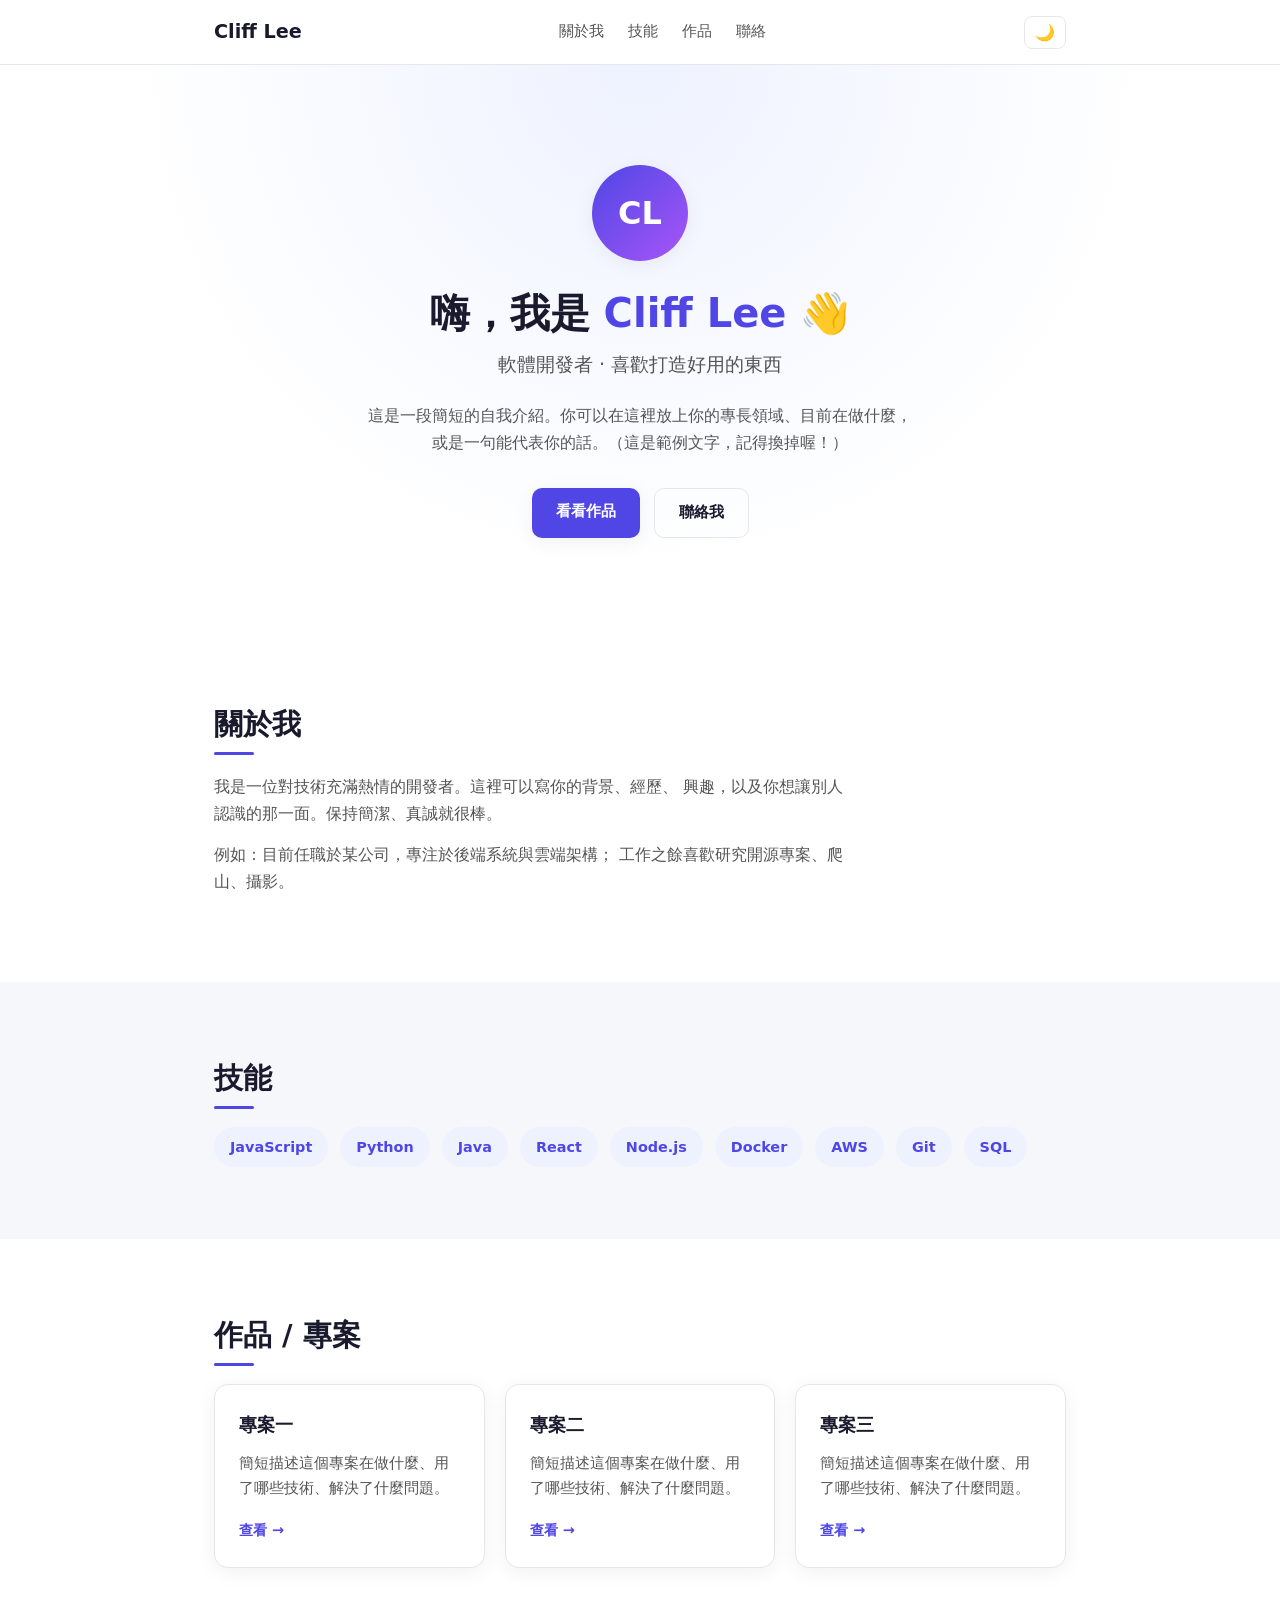
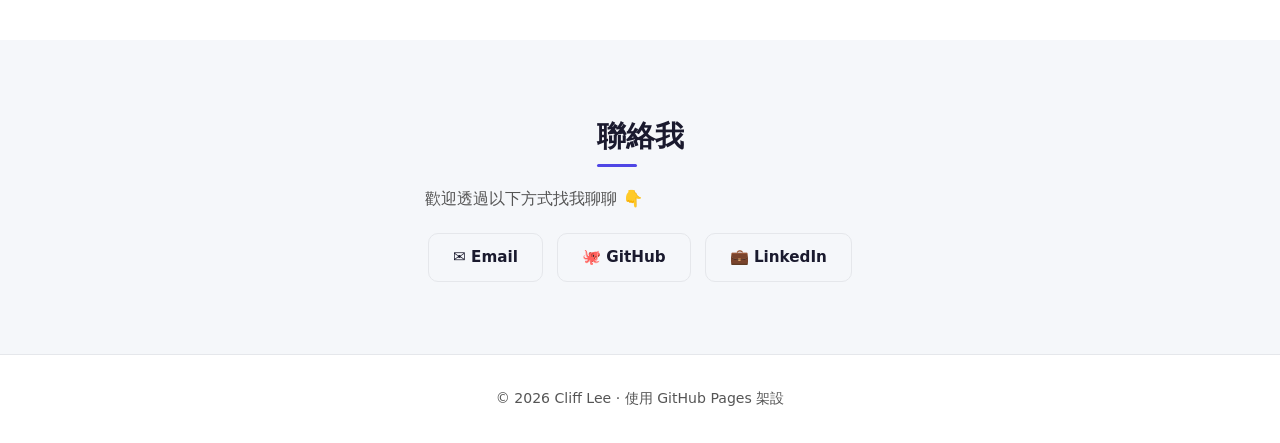
==== index.html @ c47e488a "[Modify] 網站核心結構測試" ====
<!DOCTYPE html>
<html lang="zh-Hant">
<head>
  <meta charset="UTF-8" />
  <meta name="viewport" content="width=device-width, initial-scale=1.0" />
  <title>Cliff Lee · 個人首頁</title>
  <meta name="description" content="Cliff Lee 的個人網站 — 軟體開發者" />
  <link rel="stylesheet" href="style.css" />
</head>
<body>
  <!-- 導覽列 -->
  <header class="nav">
    <div class="container nav__inner">
      <a href="#top" class="nav__logo">Cliff&nbsp;Lee</a>
      <nav class="nav__links">
        <a href="#about">關於我</a>
        <a href="#skills">技能</a>
        <a href="#projects">作品</a>
        <a href="#contact">聯絡</a>
      </nav>
      <button class="theme-toggle" id="themeToggle" aria-label="切換深淺色">🌙</button>
    </div>
  </header>

  <!-- 首屏 -->
  <section class="hero" id="top">
    <div class="container hero__inner">
      <div class="hero__avatar">CL</div>
      <h1 class="hero__title">嗨，我是 <span class="accent">Cliff Lee</span> 👋</h1>
      <p class="hero__subtitle">軟體開發者 · 喜歡打造好用的東西</p>
      <p class="hero__desc">
        這是一段簡短的自我介紹。你可以在這裡放上你的專長領域、目前在做什麼，
        或是一句能代表你的話。（這是範例文字，記得換掉喔！）
      </p>
      <div class="hero__actions">
        <a href="#projects" class="btn btn--primary">看看作品</a>
        <a href="#contact" class="btn btn--ghost">聯絡我</a>
      </div>
    </div>
  </section>

  <!-- 關於我 -->
  <section class="section" id="about">
    <div class="container">
      <h2 class="section__title">關於我</h2>
      <p class="section__text">
        我是一位對技術充滿熱情的開發者。這裡可以寫你的背景、經歷、
        興趣，以及你想讓別人認識的那一面。保持簡潔、真誠就很棒。
      </p>
      <p class="section__text">
        例如：目前任職於某公司，專注於後端系統與雲端架構；
        工作之餘喜歡研究開源專案、爬山、攝影。
      </p>
    </div>
  </section>

  <!-- 技能 -->
  <section class="section section--alt" id="skills">
    <div class="container">
      <h2 class="section__title">技能</h2>
      <div class="tags">
        <span class="tag">JavaScript</span>
        <span class="tag">Python</span>
        <span class="tag">Java</span>
        <span class="tag">React</span>
        <span class="tag">Node.js</span>
        <span class="tag">Docker</span>
        <span class="tag">AWS</span>
        <span class="tag">Git</span>
        <span class="tag">SQL</span>
      </div>
    </div>
  </section>

  <!-- 作品 -->
  <section class="section" id="projects">
    <div class="container">
      <h2 class="section__title">作品 / 專案</h2>
      <div class="cards">
        <article class="card">
          <h3 class="card__title">專案一</h3>
          <p class="card__text">簡短描述這個專案在做什麼、用了哪些技術、解決了什麼問題。</p>
          <a href="#" class="card__link">查看 →</a>
        </article>
        <article class="card">
          <h3 class="card__title">專案二</h3>
          <p class="card__text">簡短描述這個專案在做什麼、用了哪些技術、解決了什麼問題。</p>
          <a href="#" class="card__link">查看 →</a>
        </article>
        <article class="card">
          <h3 class="card__title">專案三</h3>
          <p class="card__text">簡短描述這個專案在做什麼、用了哪些技術、解決了什麼問題。</p>
          <a href="#" class="card__link">查看 →</a>
        </article>
      </div>
    </div>
  </section>

  <!-- 聯絡 -->
  <section class="section section--alt" id="contact">
    <div class="container contact">
      <h2 class="section__title">聯絡我</h2>
      <p class="section__text">歡迎透過以下方式找我聊聊 👇</p>
      <div class="contact__links">
        <a href="mailto:clifflee@igs.com.tw" class="btn btn--ghost">✉️ Email</a>
        <a href="https://github.com/cliffleecl" class="btn btn--ghost" target="_blank" rel="noopener">🐙 GitHub</a>
        <a href="#" class="btn btn--ghost">💼 LinkedIn</a>
      </div>
    </div>
  </section>

  <footer class="footer">
    <div class="container">
      <p>© <span id="year"></span> Cliff Lee · 使用 GitHub Pages 架設</p>
    </div>
  </footer>

  <script src="script.js"></script>
</body>
</html>
---- style.css ----
/* ===== 設計變數 ===== */
:root {
  --bg: #ffffff;
  --bg-alt: #f5f7fa;
  --text: #1a1a2e;
  --text-soft: #555;
  --accent: #4f46e5;
  --accent-soft: #eef2ff;
  --border: #e5e7eb;
  --card: #ffffff;
  --shadow: 0 4px 20px rgba(0, 0, 0, 0.06);
}

[data-theme="dark"] {
  --bg: #0f0f1a;
  --bg-alt: #16162a;
  --text: #f0f0f5;
  --text-soft: #a0a0b8;
  --accent: #818cf8;
  --accent-soft: #1e1e3a;
  --border: #2a2a45;
  --card: #16162a;
  --shadow: 0 4px 20px rgba(0, 0, 0, 0.3);
}

* { margin: 0; padding: 0; box-sizing: border-box; }

html { scroll-behavior: smooth; }

body {
  font-family: "Segoe UI", "PingFang TC", "Microsoft JhengHei", system-ui, sans-serif;
  background: var(--bg);
  color: var(--text);
  line-height: 1.7;
  transition: background 0.3s, color 0.3s;
}

.container {
  max-width: 900px;
  margin: 0 auto;
  padding: 0 24px;
}

/* ===== 導覽列 ===== */
.nav {
  position: sticky;
  top: 0;
  z-index: 10;
  background: color-mix(in srgb, var(--bg) 85%, transparent);
  backdrop-filter: blur(10px);
  border-bottom: 1px solid var(--border);
}
.nav__inner {
  display: flex;
  align-items: center;
  justify-content: space-between;
  height: 64px;
}
.nav__logo {
  font-weight: 700;
  font-size: 1.2rem;
  color: var(--text);
  text-decoration: none;
}
.nav__links { display: flex; gap: 24px; }
.nav__links a {
  color: var(--text-soft);
  text-decoration: none;
  font-size: 0.95rem;
  transition: color 0.2s;
}
.nav__links a:hover { color: var(--accent); }
.theme-toggle {
  background: none;
  border: 1px solid var(--border);
  border-radius: 8px;
  padding: 6px 10px;
  cursor: pointer;
  font-size: 1rem;
}

/* ===== 首屏 ===== */
.hero {
  padding: 100px 0 90px;
  text-align: center;
  background: radial-gradient(circle at 50% 0%, var(--accent-soft), transparent 60%);
}
.hero__avatar {
  width: 96px;
  height: 96px;
  margin: 0 auto 28px;
  border-radius: 50%;
  background: linear-gradient(135deg, var(--accent), #a855f7);
  color: #fff;
  display: flex;
  align-items: center;
  justify-content: center;
  font-size: 2rem;
  font-weight: 700;
  box-shadow: var(--shadow);
}
.hero__title { font-size: 2.5rem; line-height: 1.2; margin-bottom: 12px; }
.accent { color: var(--accent); }
.hero__subtitle { font-size: 1.2rem; color: var(--text-soft); margin-bottom: 20px; }
.hero__desc {
  max-width: 560px;
  margin: 0 auto 32px;
  color: var(--text-soft);
}
.hero__actions { display: flex; gap: 14px; justify-content: center; flex-wrap: wrap; }

/* ===== 按鈕 ===== */
.btn {
  display: inline-block;
  padding: 11px 24px;
  border-radius: 10px;
  text-decoration: none;
  font-weight: 600;
  font-size: 0.95rem;
  transition: transform 0.15s, box-shadow 0.2s, background 0.2s;
}
.btn:hover { transform: translateY(-2px); }
.btn--primary {
  background: var(--accent);
  color: #fff;
  box-shadow: var(--shadow);
}
.btn--ghost {
  background: transparent;
  color: var(--text);
  border: 1px solid var(--border);
}
.btn--ghost:hover { border-color: var(--accent); color: var(--accent); }

/* ===== 區塊 ===== */
.section { padding: 72px 0; }
.section--alt { background: var(--bg-alt); }
.section__title {
  font-size: 1.8rem;
  margin-bottom: 24px;
  position: relative;
  display: inline-block;
}
.section__title::after {
  content: "";
  position: absolute;
  left: 0;
  bottom: -6px;
  width: 40px;
  height: 3px;
  background: var(--accent);
  border-radius: 2px;
}
.section__text { color: var(--text-soft); margin-bottom: 14px; max-width: 640px; }

/* ===== 技能標籤 ===== */
.tags { display: flex; flex-wrap: wrap; gap: 12px; }
.tag {
  background: var(--accent-soft);
  color: var(--accent);
  padding: 8px 16px;
  border-radius: 999px;
  font-size: 0.9rem;
  font-weight: 600;
}

/* ===== 作品卡片 ===== */
.cards {
  display: grid;
  grid-template-columns: repeat(auto-fit, minmax(240px, 1fr));
  gap: 20px;
}
.card {
  background: var(--card);
  border: 1px solid var(--border);
  border-radius: 14px;
  padding: 24px;
  box-shadow: var(--shadow);
  transition: transform 0.2s;
}
.card:hover { transform: translateY(-4px); }
.card__title { font-size: 1.15rem; margin-bottom: 10px; }
.card__text { color: var(--text-soft); font-size: 0.92rem; margin-bottom: 16px; }
.card__link { color: var(--accent); text-decoration: none; font-weight: 600; font-size: 0.9rem; }

/* ===== 聯絡 ===== */
.contact { text-align: center; }
.contact .section__title { display: inline-block; }
.contact__links { display: flex; gap: 14px; justify-content: center; flex-wrap: wrap; margin-top: 20px; }

/* ===== 頁尾 ===== */
.footer {
  padding: 32px 0;
  text-align: center;
  color: var(--text-soft);
  font-size: 0.88rem;
  border-top: 1px solid var(--border);
}

/* ===== RWD ===== */
@media (max-width: 600px) {
  .nav__links { gap: 14px; font-size: 0.85rem; }
  .hero__title { font-size: 1.9rem; }
  .hero { padding: 70px 0 60px; }
}
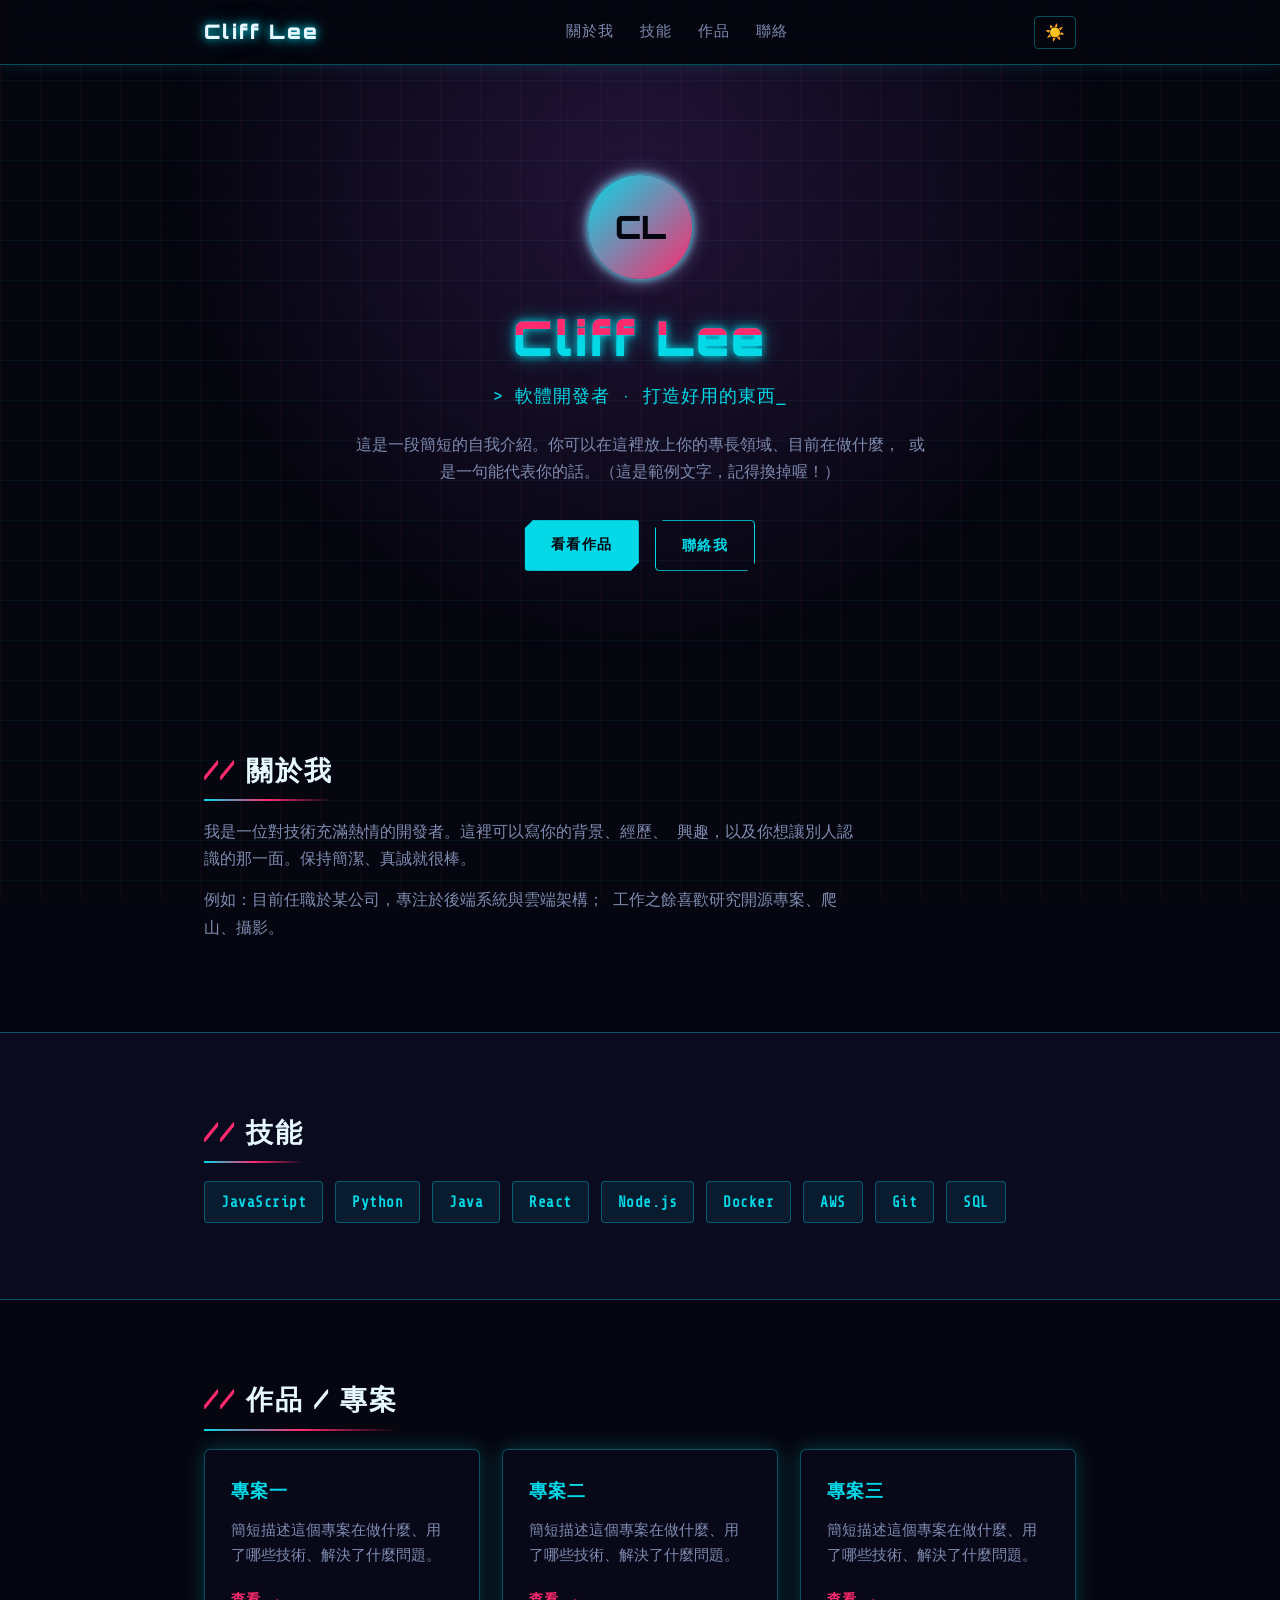
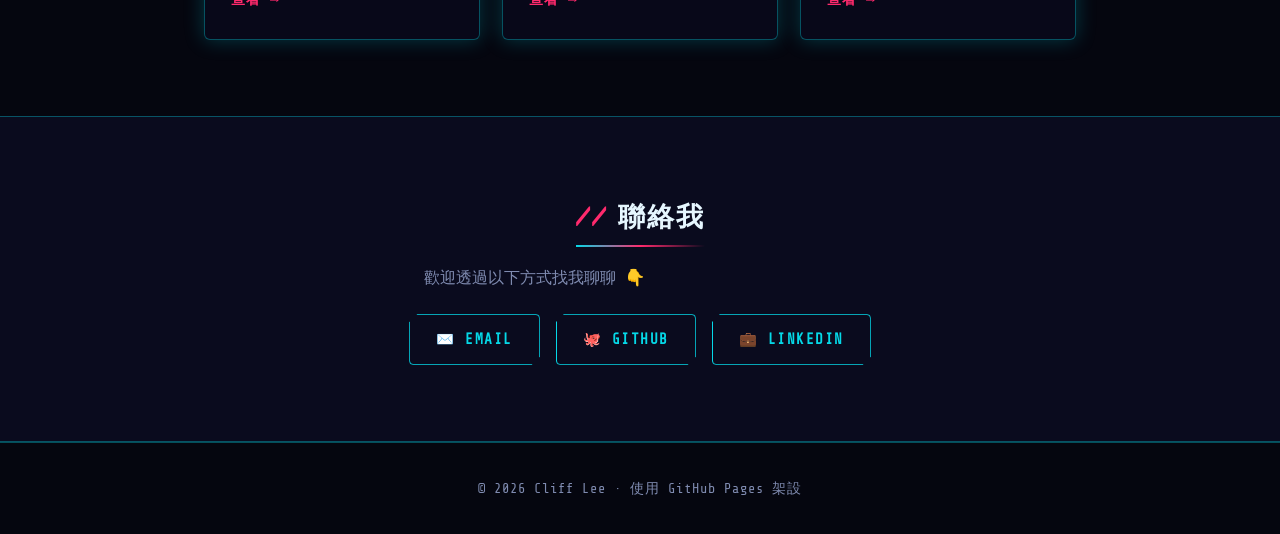
==== commit 9bd9828c: "[Modify] 嘗試改成 cyberpunk 風格" ====
--- a/index.html
+++ b/index.html
@@ -5,6 +5,9 @@
   <meta name="viewport" content="width=device-width, initial-scale=1.0" />
   <title>Cliff Lee · 個人首頁</title>
   <meta name="description" content="Cliff Lee 的個人網站 — 軟體開發者" />
+  <link rel="preconnect" href="https://fonts.googleapis.com" />
+  <link rel="preconnect" href="https://fonts.gstatic.com" crossorigin />
+  <link href="https://fonts.googleapis.com/css2?family=Orbitron:wght@500;700;900&family=Share+Tech+Mono&display=swap" rel="stylesheet" />
   <link rel="stylesheet" href="style.css" />
 </head>
 <body>
@@ -26,8 +29,8 @@
   <section class="hero" id="top">
     <div class="container hero__inner">
       <div class="hero__avatar">CL</div>
-      <h1 class="hero__title">嗨，我是 <span class="accent">Cliff Lee</span> 👋</h1>
-      <p class="hero__subtitle">軟體開發者 · 喜歡打造好用的東西</p>
+      <h1 class="hero__title glitch" data-text="Cliff Lee"><span class="accent">Cliff Lee</span></h1>
+      <p class="hero__subtitle">&gt; 軟體開發者 · 打造好用的東西_</p>
       <p class="hero__desc">
         這是一段簡短的自我介紹。你可以在這裡放上你的專長領域、目前在做什麼，
         或是一句能代表你的話。（這是範例文字，記得換掉喔！）
--- a/style.css
+++ b/style.css
@@ -1,26 +1,36 @@
-/* ===== 設計變數 ===== */
+/* ============================================================
+   CYBERPUNK THEME
+   霓虹青 / 洋紅 · 暗黑底 · 掃描線 · 發光邊框 · glitch
+   ============================================================ */
 :root {
-  --bg: #ffffff;
-  --bg-alt: #f5f7fa;
-  --text: #1a1a2e;
-  --text-soft: #555;
-  --accent: #4f46e5;
-  --accent-soft: #eef2ff;
-  --border: #e5e7eb;
-  --card: #ffffff;
-  --shadow: 0 4px 20px rgba(0, 0, 0, 0.06);
-}
-
-[data-theme="dark"] {
-  --bg: #0f0f1a;
-  --bg-alt: #16162a;
-  --text: #f0f0f5;
-  --text-soft: #a0a0b8;
-  --accent: #818cf8;
-  --accent-soft: #1e1e3a;
-  --border: #2a2a45;
-  --card: #16162a;
-  --shadow: 0 4px 20px rgba(0, 0, 0, 0.3);
+  --bg: #05060f;
+  --bg-alt: #0a0b1e;
+  --text: #e6f7ff;
+  --text-soft: #7f8bb0;
+  --cyan: #05d9e8;
+  --magenta: #ff2a6d;
+  --purple: #a855f7;
+  --yellow: #f9f871;
+  --accent: var(--cyan);
+  --accent-soft: rgba(5, 217, 232, 0.08);
+  --border: rgba(5, 217, 232, 0.35);
+  --card: rgba(10, 11, 30, 0.7);
+  --shadow: 0 0 20px rgba(5, 217, 232, 0.25);
+  --glow-cyan: 0 0 8px var(--cyan), 0 0 20px rgba(5, 217, 232, 0.5);
+  --glow-magenta: 0 0 8px var(--magenta), 0 0 20px rgba(255, 42, 109, 0.5);
+}
+
+/* 淺色（霓虹晝）變體 */
+[data-theme="light"] {
+  --bg: #eef1ff;
+  --bg-alt: #e2e7ff;
+  --text: #14103a;
+  --text-soft: #5b5b86;
+  --accent: #d6006e;
+  --accent-soft: rgba(214, 0, 110, 0.08);
+  --border: rgba(214, 0, 110, 0.35);
+  --card: rgba(255, 255, 255, 0.75);
+  --shadow: 0 0 20px rgba(214, 0, 110, 0.2);
 }
 
 * { margin: 0; padding: 0; box-sizing: border-box; }
@@ -28,15 +38,43 @@
 html { scroll-behavior: smooth; }
 
 body {
-  font-family: "Segoe UI", "PingFang TC", "Microsoft JhengHei", system-ui, sans-serif;
+  font-family: "Share Tech Mono", "Consolas", ui-monospace, monospace;
   background: var(--bg);
   color: var(--text);
   line-height: 1.7;
+  position: relative;
+  overflow-x: hidden;
   transition: background 0.3s, color 0.3s;
 }
 
+/* 背景：霓虹網格 + 掃描線 */
+body::before {
+  content: "";
+  position: fixed;
+  inset: 0;
+  z-index: -2;
+  background-image:
+    linear-gradient(rgba(5, 217, 232, 0.06) 1px, transparent 1px),
+    linear-gradient(90deg, rgba(255, 42, 109, 0.06) 1px, transparent 1px);
+  background-size: 40px 40px;
+  pointer-events: none;
+}
+body::after {
+  content: "";
+  position: fixed;
+  inset: 0;
+  z-index: -1;
+  background: repeating-linear-gradient(
+    to bottom,
+    transparent 0,
+    transparent 2px,
+    rgba(0, 0, 0, 0.15) 3px
+  );
+  pointer-events: none;
+}
+
 .container {
-  max-width: 900px;
+  max-width: 920px;
   margin: 0 auto;
   padding: 0 24px;
 }
@@ -46,9 +84,10 @@
   position: sticky;
   top: 0;
   z-index: 10;
-  background: color-mix(in srgb, var(--bg) 85%, transparent);
+  background: color-mix(in srgb, var(--bg) 80%, transparent);
   backdrop-filter: blur(10px);
   border-bottom: 1px solid var(--border);
+  box-shadow: 0 0 15px rgba(5, 217, 232, 0.15);
 }
 .nav__inner {
   display: flex;
@@ -57,149 +96,259 @@
   height: 64px;
 }
 .nav__logo {
-  font-weight: 700;
-  font-size: 1.2rem;
+  font-family: "Orbitron", sans-serif;
+  font-weight: 900;
+  font-size: 1.25rem;
+  letter-spacing: 2px;
   color: var(--text);
   text-decoration: none;
-}
-.nav__links { display: flex; gap: 24px; }
+  text-shadow: var(--glow-cyan);
+}
+.nav__links { display: flex; gap: 26px; }
 .nav__links a {
   color: var(--text-soft);
   text-decoration: none;
   font-size: 0.95rem;
-  transition: color 0.2s;
-}
-.nav__links a:hover { color: var(--accent); }
+  text-transform: uppercase;
+  letter-spacing: 1px;
+  transition: color 0.2s, text-shadow 0.2s;
+}
+.nav__links a:hover { color: var(--cyan); text-shadow: var(--glow-cyan); }
 .theme-toggle {
-  background: none;
+  background: transparent;
   border: 1px solid var(--border);
-  border-radius: 8px;
+  border-radius: 4px;
   padding: 6px 10px;
   cursor: pointer;
   font-size: 1rem;
-}
+  color: var(--text);
+  transition: box-shadow 0.2s;
+}
+.theme-toggle:hover { box-shadow: var(--glow-cyan); }
 
 /* ===== 首屏 ===== */
 .hero {
-  padding: 100px 0 90px;
+  padding: 110px 0 100px;
   text-align: center;
-  background: radial-gradient(circle at 50% 0%, var(--accent-soft), transparent 60%);
+  background: radial-gradient(circle at 50% 20%, rgba(168, 85, 247, 0.18), transparent 60%);
 }
 .hero__avatar {
-  width: 96px;
-  height: 96px;
-  margin: 0 auto 28px;
+  width: 104px;
+  height: 104px;
+  margin: 0 auto 30px;
   border-radius: 50%;
-  background: linear-gradient(135deg, var(--accent), #a855f7);
-  color: #fff;
+  background: linear-gradient(135deg, var(--cyan), var(--magenta));
+  color: #05060f;
   display: flex;
   align-items: center;
   justify-content: center;
+  font-family: "Orbitron", sans-serif;
   font-size: 2rem;
-  font-weight: 700;
-  box-shadow: var(--shadow);
-}
-.hero__title { font-size: 2.5rem; line-height: 1.2; margin-bottom: 12px; }
-.accent { color: var(--accent); }
-.hero__subtitle { font-size: 1.2rem; color: var(--text-soft); margin-bottom: 20px; }
+  font-weight: 900;
+  box-shadow: var(--glow-cyan), var(--glow-magenta);
+  animation: pulse 3s ease-in-out infinite;
+}
+@keyframes pulse {
+  0%, 100% { box-shadow: 0 0 12px var(--cyan), 0 0 30px rgba(255, 42, 109, 0.4); }
+  50% { box-shadow: 0 0 24px var(--magenta), 0 0 45px rgba(5, 217, 232, 0.5); }
+}
+
+.hero__title {
+  font-family: "Orbitron", sans-serif;
+  font-size: 3rem;
+  font-weight: 900;
+  line-height: 1.2;
+  margin-bottom: 14px;
+  letter-spacing: 3px;
+}
+.accent { color: var(--cyan); text-shadow: var(--glow-cyan); }
+
+/* glitch 效果 */
+.glitch { position: relative; }
+.glitch::before,
+.glitch::after {
+  content: attr(data-text);
+  position: absolute;
+  left: 0;
+  top: 0;
+  width: 100%;
+  color: var(--cyan);
+  overflow: hidden;
+}
+.glitch::before {
+  color: var(--magenta);
+  animation: glitch-1 2.5s infinite linear alternate-reverse;
+  clip-path: inset(0 0 55% 0);
+}
+.glitch::after {
+  color: var(--cyan);
+  animation: glitch-2 3s infinite linear alternate-reverse;
+  clip-path: inset(55% 0 0 0);
+}
+@keyframes glitch-1 {
+  0% { transform: translate(0); }
+  20% { transform: translate(-3px, 1px); }
+  40% { transform: translate(-2px, -1px); }
+  60% { transform: translate(2px, 1px); }
+  80% { transform: translate(1px, -1px); }
+  100% { transform: translate(0); }
+}
+@keyframes glitch-2 {
+  0% { transform: translate(0); }
+  25% { transform: translate(2px, -1px); }
+  50% { transform: translate(-2px, 1px); }
+  75% { transform: translate(1px, 1px); }
+  100% { transform: translate(0); }
+}
+
+.hero__subtitle {
+  font-size: 1.15rem;
+  color: var(--cyan);
+  margin-bottom: 20px;
+  letter-spacing: 1px;
+}
 .hero__desc {
-  max-width: 560px;
-  margin: 0 auto 32px;
+  max-width: 580px;
+  margin: 0 auto 34px;
   color: var(--text-soft);
 }
-.hero__actions { display: flex; gap: 14px; justify-content: center; flex-wrap: wrap; }
+.hero__actions { display: flex; gap: 16px; justify-content: center; flex-wrap: wrap; }
 
 /* ===== 按鈕 ===== */
 .btn {
   display: inline-block;
-  padding: 11px 24px;
-  border-radius: 10px;
+  padding: 12px 26px;
+  border-radius: 4px;
   text-decoration: none;
-  font-weight: 600;
-  font-size: 0.95rem;
-  transition: transform 0.15s, box-shadow 0.2s, background 0.2s;
+  font-weight: 700;
+  font-size: 0.9rem;
+  text-transform: uppercase;
+  letter-spacing: 1.5px;
+  clip-path: polygon(8px 0, 100% 0, 100% calc(100% - 8px), calc(100% - 8px) 100%, 0 100%, 0 8px);
+  transition: transform 0.15s, box-shadow 0.2s, background 0.2s, color 0.2s;
 }
 .btn:hover { transform: translateY(-2px); }
 .btn--primary {
-  background: var(--accent);
-  color: #fff;
-  box-shadow: var(--shadow);
-}
+  background: var(--cyan);
+  color: #05060f;
+  box-shadow: var(--glow-cyan);
+}
+.btn--primary:hover { box-shadow: 0 0 16px var(--cyan), 0 0 32px var(--cyan); }
 .btn--ghost {
   background: transparent;
-  color: var(--text);
-  border: 1px solid var(--border);
-}
-.btn--ghost:hover { border-color: var(--accent); color: var(--accent); }
+  color: var(--cyan);
+  border: 1px solid var(--cyan);
+}
+.btn--ghost:hover { background: var(--accent-soft); box-shadow: var(--glow-cyan); }
 
 /* ===== 區塊 ===== */
-.section { padding: 72px 0; }
-.section--alt { background: var(--bg-alt); }
+.section { padding: 76px 0; }
+.section--alt {
+  background: var(--bg-alt);
+  border-top: 1px solid var(--border);
+  border-bottom: 1px solid var(--border);
+}
 .section__title {
-  font-size: 1.8rem;
-  margin-bottom: 24px;
+  font-family: "Orbitron", sans-serif;
+  font-size: 1.7rem;
+  font-weight: 700;
+  letter-spacing: 2px;
+  text-transform: uppercase;
+  margin-bottom: 26px;
   position: relative;
   display: inline-block;
+  color: var(--text);
+}
+.section__title::before {
+  content: "// ";
+  color: var(--magenta);
 }
 .section__title::after {
   content: "";
   position: absolute;
   left: 0;
-  bottom: -6px;
-  width: 40px;
-  height: 3px;
-  background: var(--accent);
-  border-radius: 2px;
-}
-.section__text { color: var(--text-soft); margin-bottom: 14px; max-width: 640px; }
+  bottom: -8px;
+  width: 100%;
+  height: 2px;
+  background: linear-gradient(90deg, var(--cyan), var(--magenta), transparent);
+}
+.section__text { color: var(--text-soft); margin-bottom: 14px; max-width: 660px; }
 
 /* ===== 技能標籤 ===== */
 .tags { display: flex; flex-wrap: wrap; gap: 12px; }
 .tag {
   background: var(--accent-soft);
-  color: var(--accent);
+  color: var(--cyan);
+  border: 1px solid var(--border);
   padding: 8px 16px;
-  border-radius: 999px;
+  border-radius: 4px;
   font-size: 0.9rem;
-  font-weight: 600;
-}
+  font-weight: 700;
+  letter-spacing: 0.5px;
+  transition: box-shadow 0.2s, color 0.2s;
+}
+.tag:hover { color: var(--magenta); box-shadow: var(--glow-magenta); }
 
 /* ===== 作品卡片 ===== */
 .cards {
   display: grid;
-  grid-template-columns: repeat(auto-fit, minmax(240px, 1fr));
-  gap: 20px;
+  grid-template-columns: repeat(auto-fit, minmax(250px, 1fr));
+  gap: 22px;
 }
 .card {
   background: var(--card);
   border: 1px solid var(--border);
-  border-radius: 14px;
-  padding: 24px;
+  border-radius: 6px;
+  padding: 26px;
   box-shadow: var(--shadow);
-  transition: transform 0.2s;
-}
-.card:hover { transform: translateY(-4px); }
-.card__title { font-size: 1.15rem; margin-bottom: 10px; }
-.card__text { color: var(--text-soft); font-size: 0.92rem; margin-bottom: 16px; }
-.card__link { color: var(--accent); text-decoration: none; font-weight: 600; font-size: 0.9rem; }
+  transition: transform 0.2s, box-shadow 0.2s, border-color 0.2s;
+}
+.card:hover {
+  transform: translateY(-5px);
+  border-color: var(--magenta);
+  box-shadow: var(--glow-magenta);
+}
+.card__title {
+  font-family: "Orbitron", sans-serif;
+  font-size: 1.1rem;
+  letter-spacing: 1px;
+  margin-bottom: 12px;
+  color: var(--cyan);
+}
+.card__text { color: var(--text-soft); font-size: 0.92rem; margin-bottom: 18px; }
+.card__link {
+  color: var(--magenta);
+  text-decoration: none;
+  font-weight: 700;
+  font-size: 0.9rem;
+  text-transform: uppercase;
+  letter-spacing: 1px;
+}
+.card__link:hover { text-shadow: var(--glow-magenta); }
 
 /* ===== 聯絡 ===== */
 .contact { text-align: center; }
 .contact .section__title { display: inline-block; }
-.contact__links { display: flex; gap: 14px; justify-content: center; flex-wrap: wrap; margin-top: 20px; }
+.contact__links { display: flex; gap: 16px; justify-content: center; flex-wrap: wrap; margin-top: 22px; }
 
 /* ===== 頁尾 ===== */
 .footer {
-  padding: 32px 0;
+  padding: 34px 0;
   text-align: center;
   color: var(--text-soft);
-  font-size: 0.88rem;
+  font-size: 0.85rem;
+  letter-spacing: 1px;
   border-top: 1px solid var(--border);
 }
 
 /* ===== RWD ===== */
 @media (max-width: 600px) {
-  .nav__links { gap: 14px; font-size: 0.85rem; }
-  .hero__title { font-size: 1.9rem; }
-  .hero { padding: 70px 0 60px; }
-}
+  .nav__links { gap: 14px; font-size: 0.8rem; }
+  .hero__title { font-size: 2rem; letter-spacing: 2px; }
+  .hero { padding: 76px 0 64px; }
+}
+
+/* 減少動態偏好 */
+@media (prefers-reduced-motion: reduce) {
+  .glitch::before, .glitch::after, .hero__avatar { animation: none; }
+}
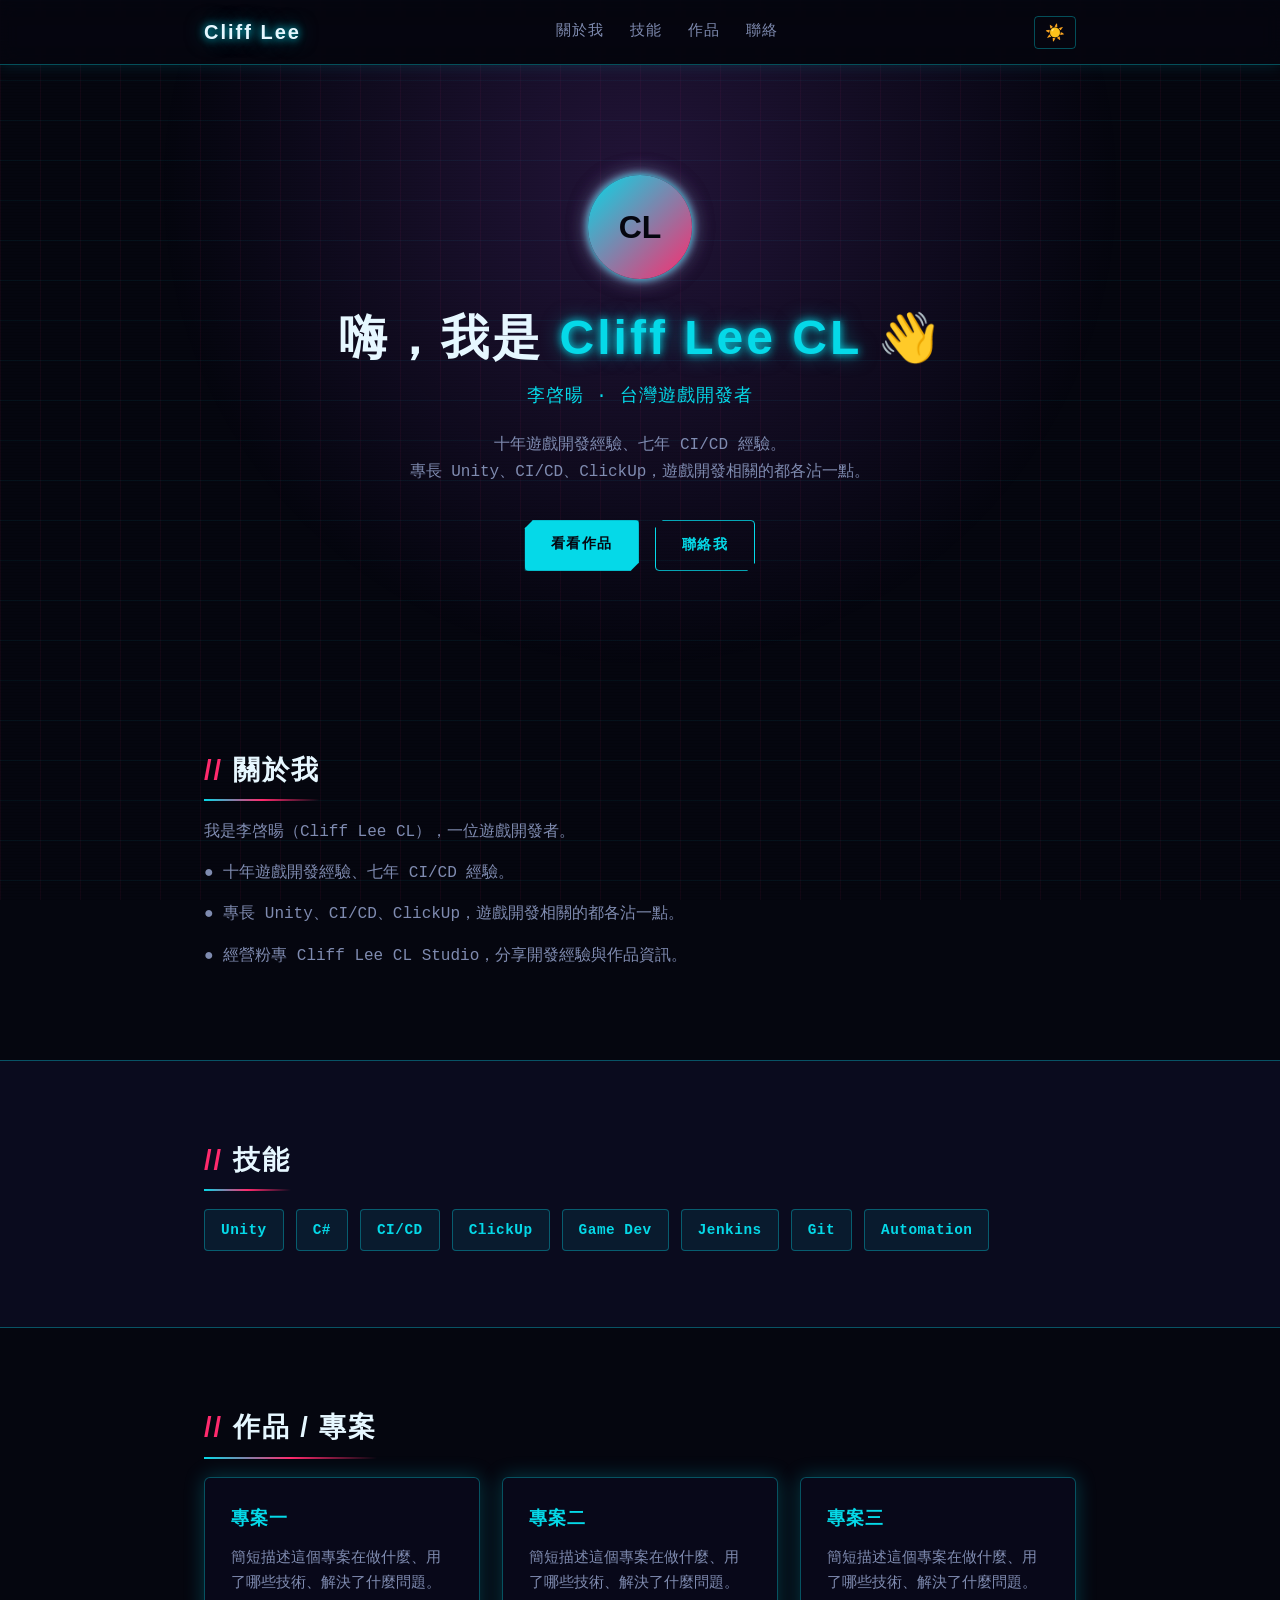
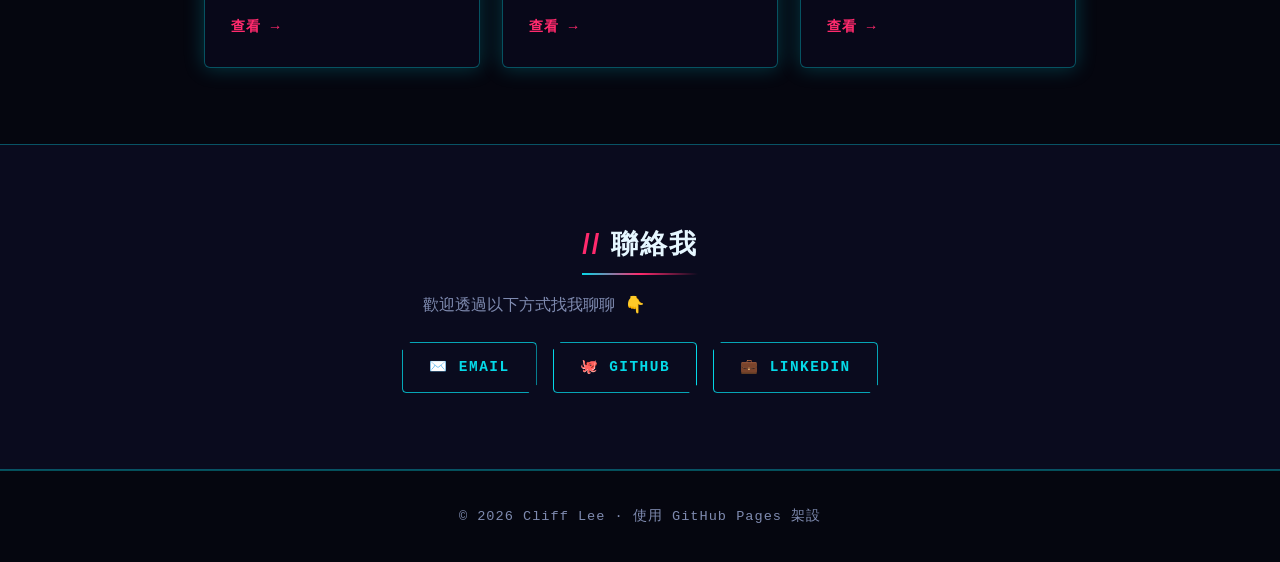
==== commit 1952acd6: "[Modify] 調整自我介紹敘述" ====
--- a/index.html
+++ b/index.html
@@ -5,9 +5,6 @@
   <meta name="viewport" content="width=device-width, initial-scale=1.0" />
   <title>Cliff Lee · 個人首頁</title>
   <meta name="description" content="Cliff Lee 的個人網站 — 軟體開發者" />
-  <link rel="preconnect" href="https://fonts.googleapis.com" />
-  <link rel="preconnect" href="https://fonts.gstatic.com" crossorigin />
-  <link href="https://fonts.googleapis.com/css2?family=Orbitron:wght@500;700;900&family=Share+Tech+Mono&display=swap" rel="stylesheet" />
   <link rel="stylesheet" href="style.css" />
 </head>
 <body>
@@ -29,11 +26,11 @@
   <section class="hero" id="top">
     <div class="container hero__inner">
       <div class="hero__avatar">CL</div>
-      <h1 class="hero__title glitch" data-text="Cliff Lee"><span class="accent">Cliff Lee</span></h1>
-      <p class="hero__subtitle">&gt; 軟體開發者 · 打造好用的東西_</p>
+      <h1 class="hero__title">嗨，我是 <span class="accent">Cliff Lee CL</span> 👋</h1>
+      <p class="hero__subtitle">李啓暘 · 台灣遊戲開發者</p>
       <p class="hero__desc">
-        這是一段簡短的自我介紹。你可以在這裡放上你的專長領域、目前在做什麼，
-        或是一句能代表你的話。（這是範例文字，記得換掉喔！）
+        十年遊戲開發經驗、七年 CI&#47;CD 經驗。<br />
+        專長 Unity、CI&#47;CD、ClickUp，遊戲開發相關的都各沾一點。
       </p>
       <div class="hero__actions">
         <a href="#projects" class="btn btn--primary">看看作品</a>
@@ -46,14 +43,10 @@
   <section class="section" id="about">
     <div class="container">
       <h2 class="section__title">關於我</h2>
-      <p class="section__text">
-        我是一位對技術充滿熱情的開發者。這裡可以寫你的背景、經歷、
-        興趣，以及你想讓別人認識的那一面。保持簡潔、真誠就很棒。
-      </p>
-      <p class="section__text">
-        例如：目前任職於某公司，專注於後端系統與雲端架構；
-        工作之餘喜歡研究開源專案、爬山、攝影。
-      </p>
+      <p class="section__text">我是李啓暘（Cliff Lee CL），一位遊戲開發者。</p>
+      <p class="section__text">● 十年遊戲開發經驗、七年 CI&#47;CD 經驗。</p>
+      <p class="section__text">● 專長 Unity、CI&#47;CD、ClickUp，遊戲開發相關的都各沾一點。</p>
+      <p class="section__text">● 經營粉專 Cliff Lee CL Studio，分享開發經驗與作品資訊。</p>
     </div>
   </section>
 
@@ -62,15 +55,14 @@
     <div class="container">
       <h2 class="section__title">技能</h2>
       <div class="tags">
-        <span class="tag">JavaScript</span>
-        <span class="tag">Python</span>
-        <span class="tag">Java</span>
-        <span class="tag">React</span>
-        <span class="tag">Node.js</span>
-        <span class="tag">Docker</span>
-        <span class="tag">AWS</span>
+        <span class="tag">Unity</span>
+        <span class="tag">C#</span>
+        <span class="tag">CI/CD</span>
+        <span class="tag">ClickUp</span>
+        <span class="tag">Game Dev</span>
+        <span class="tag">Jenkins</span>
         <span class="tag">Git</span>
-        <span class="tag">SQL</span>
+        <span class="tag">Automation</span>
       </div>
     </div>
   </section>
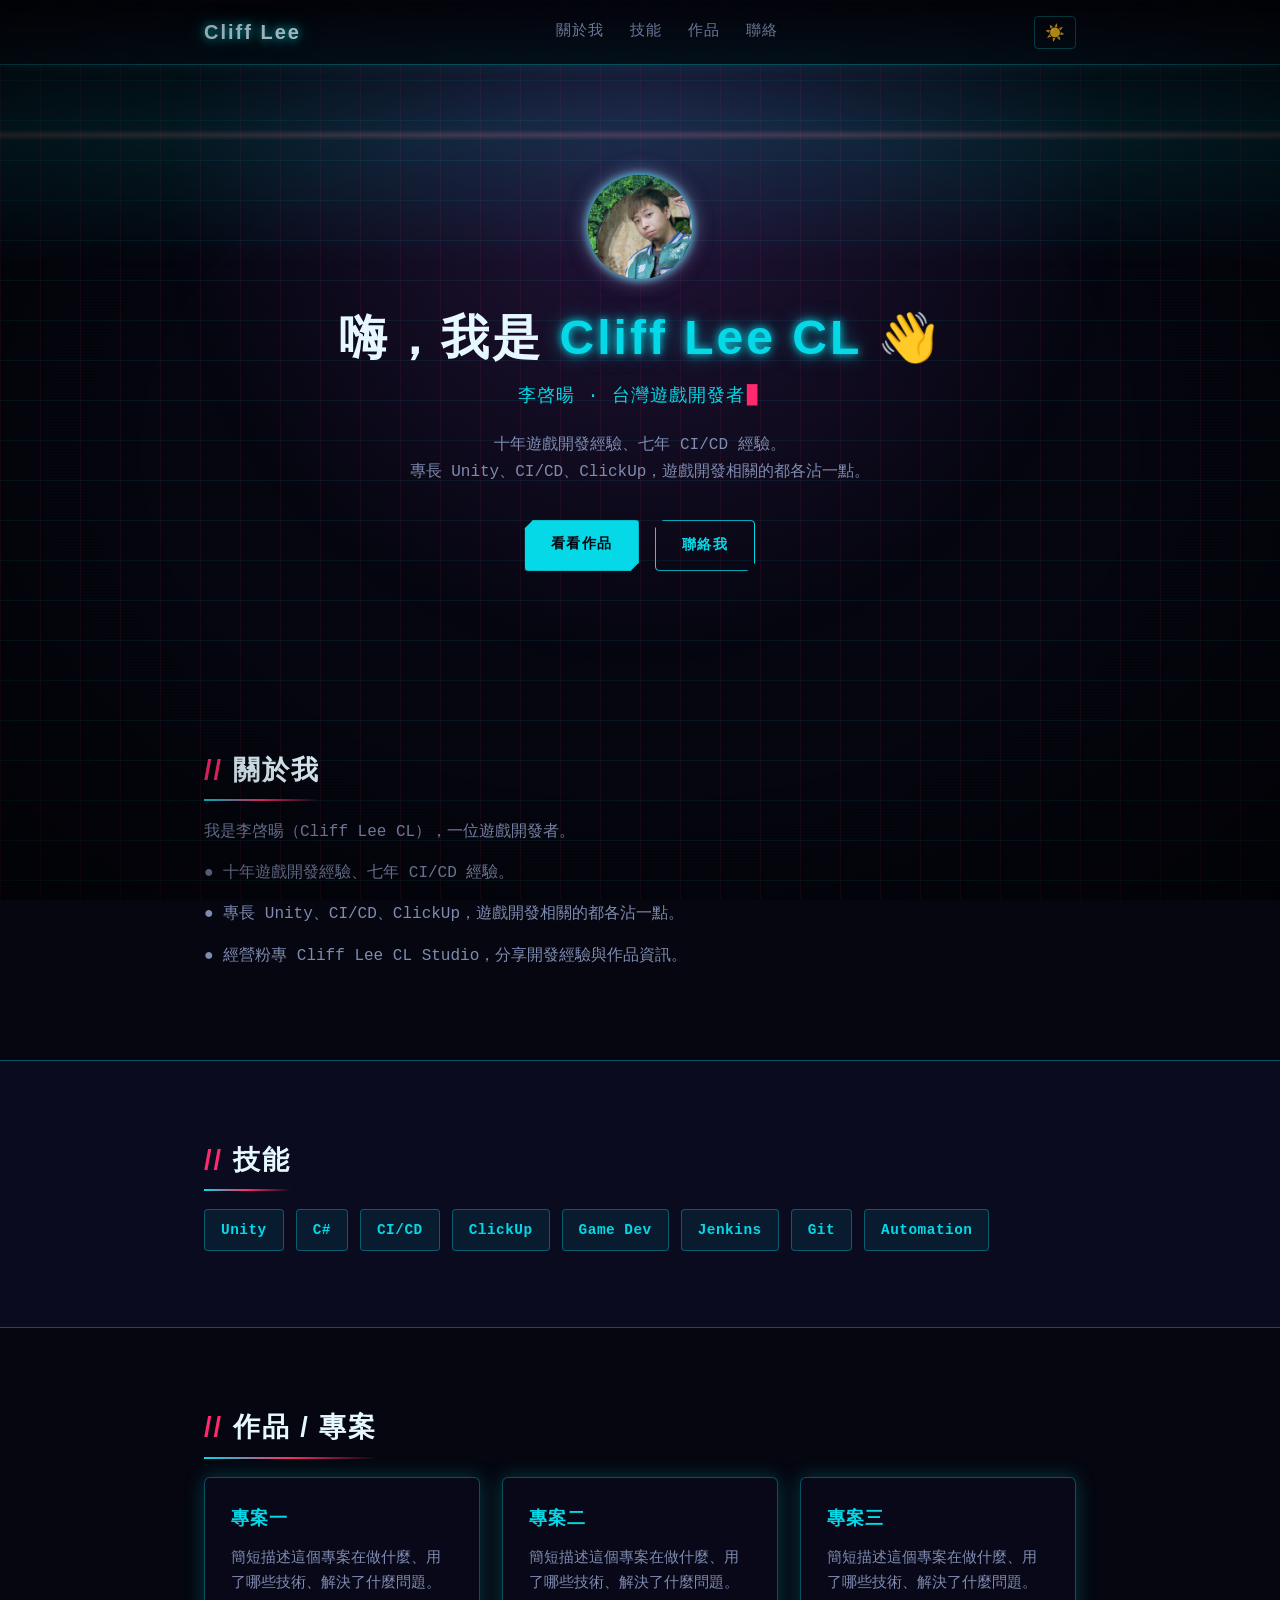
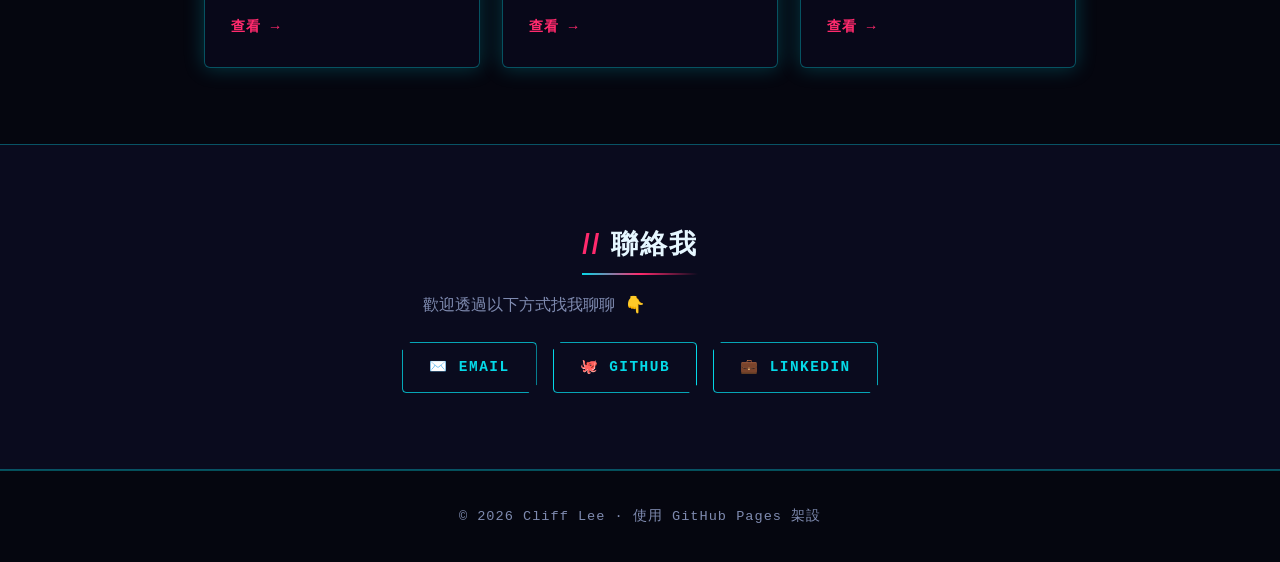
==== commit 4dca65b8: "[Modify] 新增首頁頭像" ====
--- a/index.html
+++ b/index.html
@@ -25,7 +25,7 @@
   <!-- 首屏 -->
   <section class="hero" id="top">
     <div class="container hero__inner">
-      <div class="hero__avatar">CL</div>
+      <img class="hero__avatar" src="2026TGDF.png" alt="Cliff Lee CL 大頭照" />
       <h1 class="hero__title">嗨，我是 <span class="accent">Cliff Lee CL</span> 👋</h1>
       <p class="hero__subtitle">李啓暘 · 台灣遊戲開發者</p>
       <p class="hero__desc">
--- a/style.css
+++ b/style.css
@@ -54,10 +54,15 @@
   inset: 0;
   z-index: -2;
   background-image:
-    linear-gradient(rgba(5, 217, 232, 0.06) 1px, transparent 1px),
-    linear-gradient(90deg, rgba(255, 42, 109, 0.06) 1px, transparent 1px);
+    linear-gradient(rgba(5, 217, 232, 0.08) 1px, transparent 1px),
+    linear-gradient(90deg, rgba(255, 42, 109, 0.08) 1px, transparent 1px);
   background-size: 40px 40px;
   pointer-events: none;
+  animation: gridPan 6s linear infinite;
+}
+@keyframes gridPan {
+  0% { background-position: 0 0, 0 0; }
+  100% { background-position: 0 40px, 40px 0; }
 }
 body::after {
   content: "";
@@ -103,6 +108,12 @@
   color: var(--text);
   text-decoration: none;
   text-shadow: var(--glow-cyan);
+  animation: neonFlicker 4s infinite;
+}
+@keyframes neonFlicker {
+  0%, 19%, 21%, 55%, 57%, 100% { opacity: 1; text-shadow: var(--glow-cyan); }
+  20%, 56% { opacity: 0.4; text-shadow: none; }
+  22% { opacity: 0.9; }
 }
 .nav__links { display: flex; gap: 26px; }
 .nav__links a {
@@ -348,7 +359,116 @@
   .hero { padding: 76px 0 64px; }
 }
 
-/* 減少動態偏好 */
+/* ============================================================
+   ★ 誇張特效 EXTRA FX
+   ============================================================ */
+
+/* CRT 掃描光束：一道亮條由上往下反覆掃過整個畫面 */
+html::before {
+  content: "";
+  position: fixed;
+  inset: 0;
+  z-index: 9998;
+  pointer-events: none;
+  background: linear-gradient(
+    to bottom,
+    transparent 0%,
+    rgba(5, 217, 232, 0.12) 48%,
+    rgba(255, 255, 255, 0.18) 50%,
+    rgba(5, 217, 232, 0.12) 52%,
+    transparent 100%
+  );
+  height: 30%;
+  animation: scanSweep 4.5s linear infinite;
+}
+@keyframes scanSweep {
+  0% { transform: translateY(-120%); }
+  100% { transform: translateY(430%); }
+}
+
+/* 螢幕暗角 + 整體亮度抖動（CRT 味） */
+html::after {
+  content: "";
+  position: fixed;
+  inset: 0;
+  z-index: 9999;
+  pointer-events: none;
+  background: radial-gradient(ellipse at center, transparent 55%, rgba(0, 0, 0, 0.55) 100%);
+  animation: crtFlicker 0.15s steps(2) infinite;
+}
+@keyframes crtFlicker {
+  0% { opacity: 0.9; }
+  100% { opacity: 1; }
+}
+
+/* 標題：週期性爆發故障（位移 + 傾斜 + 色偏） */
+.hero__title.glitch {
+  animation: titleBurst 3.2s infinite;
+}
+@keyframes titleBurst {
+  0%, 92%, 100% { transform: translate(0) skewX(0); filter: none; }
+  93% { transform: translate(-4px, 2px) skewX(8deg); filter: drop-shadow(3px 0 var(--magenta)) drop-shadow(-3px 0 var(--cyan)); }
+  95% { transform: translate(5px, -2px) skewX(-10deg); filter: drop-shadow(-4px 0 var(--cyan)) drop-shadow(4px 0 var(--magenta)); }
+  97% { transform: translate(-3px, 1px) skewX(4deg); filter: none; }
+}
+/* 讓 glitch 疊層跑更快、更明顯 */
+.glitch::before { animation-duration: 1.4s; }
+.glitch::after { animation-duration: 1.7s; }
+
+/* 副標：閃爍的方塊游標 */
+.hero__subtitle::after {
+  content: "▊";
+  margin-left: 2px;
+  color: var(--magenta);
+  animation: caretBlink 1s steps(1) infinite;
+}
+@keyframes caretBlink {
+  0%, 50% { opacity: 1; }
+  50.01%, 100% { opacity: 0; }
+}
+
+/* 頭像：外圈旋轉霓虹光環 */
+.hero__avatar {
+  position: relative;
+  z-index: 0;
+}
+.hero__avatar::before {
+  content: "";
+  position: absolute;
+  inset: -8px;
+  border-radius: 50%;
+  z-index: -1;
+  background: conic-gradient(var(--cyan), var(--magenta), var(--purple), var(--cyan));
+  filter: blur(6px);
+  animation: ringSpin 3s linear infinite;
+}
+@keyframes ringSpin {
+  to { transform: rotate(360deg); }
+}
+
+/* 卡片 hover：短促抖動故障 */
+.card:hover {
+  animation: cardShake 0.25s steps(2) 3;
+}
+@keyframes cardShake {
+  0% { transform: translate(-4px, 2px) translateY(-5px); }
+  50% { transform: translate(4px, -2px) translateY(-5px); }
+  100% { transform: translate(0) translateY(-5px); }
+}
+
+/* 技能標籤：隨機霓虹呼吸 */
+.tag { animation: tagPulse 2.5s ease-in-out infinite; }
+.tag:nth-child(2n) { animation-delay: 0.4s; }
+.tag:nth-child(3n) { animation-delay: 0.8s; }
+@keyframes tagPulse {
+  0%, 100% { box-shadow: none; }
+  50% { box-shadow: 0 0 10px rgba(5, 217, 232, 0.5); }
+}
+
+/* 減少動態偏好：全部關掉 */
 @media (prefers-reduced-motion: reduce) {
-  .glitch::before, .glitch::after, .hero__avatar { animation: none; }
-}
+  .glitch::before, .glitch::after, .hero__avatar, .hero__title.glitch,
+  html::before, html::after, .nav__logo, .hero__subtitle::after,
+  .hero__avatar::before, .tag { animation: none; }
+  html::before { display: none; }
+}
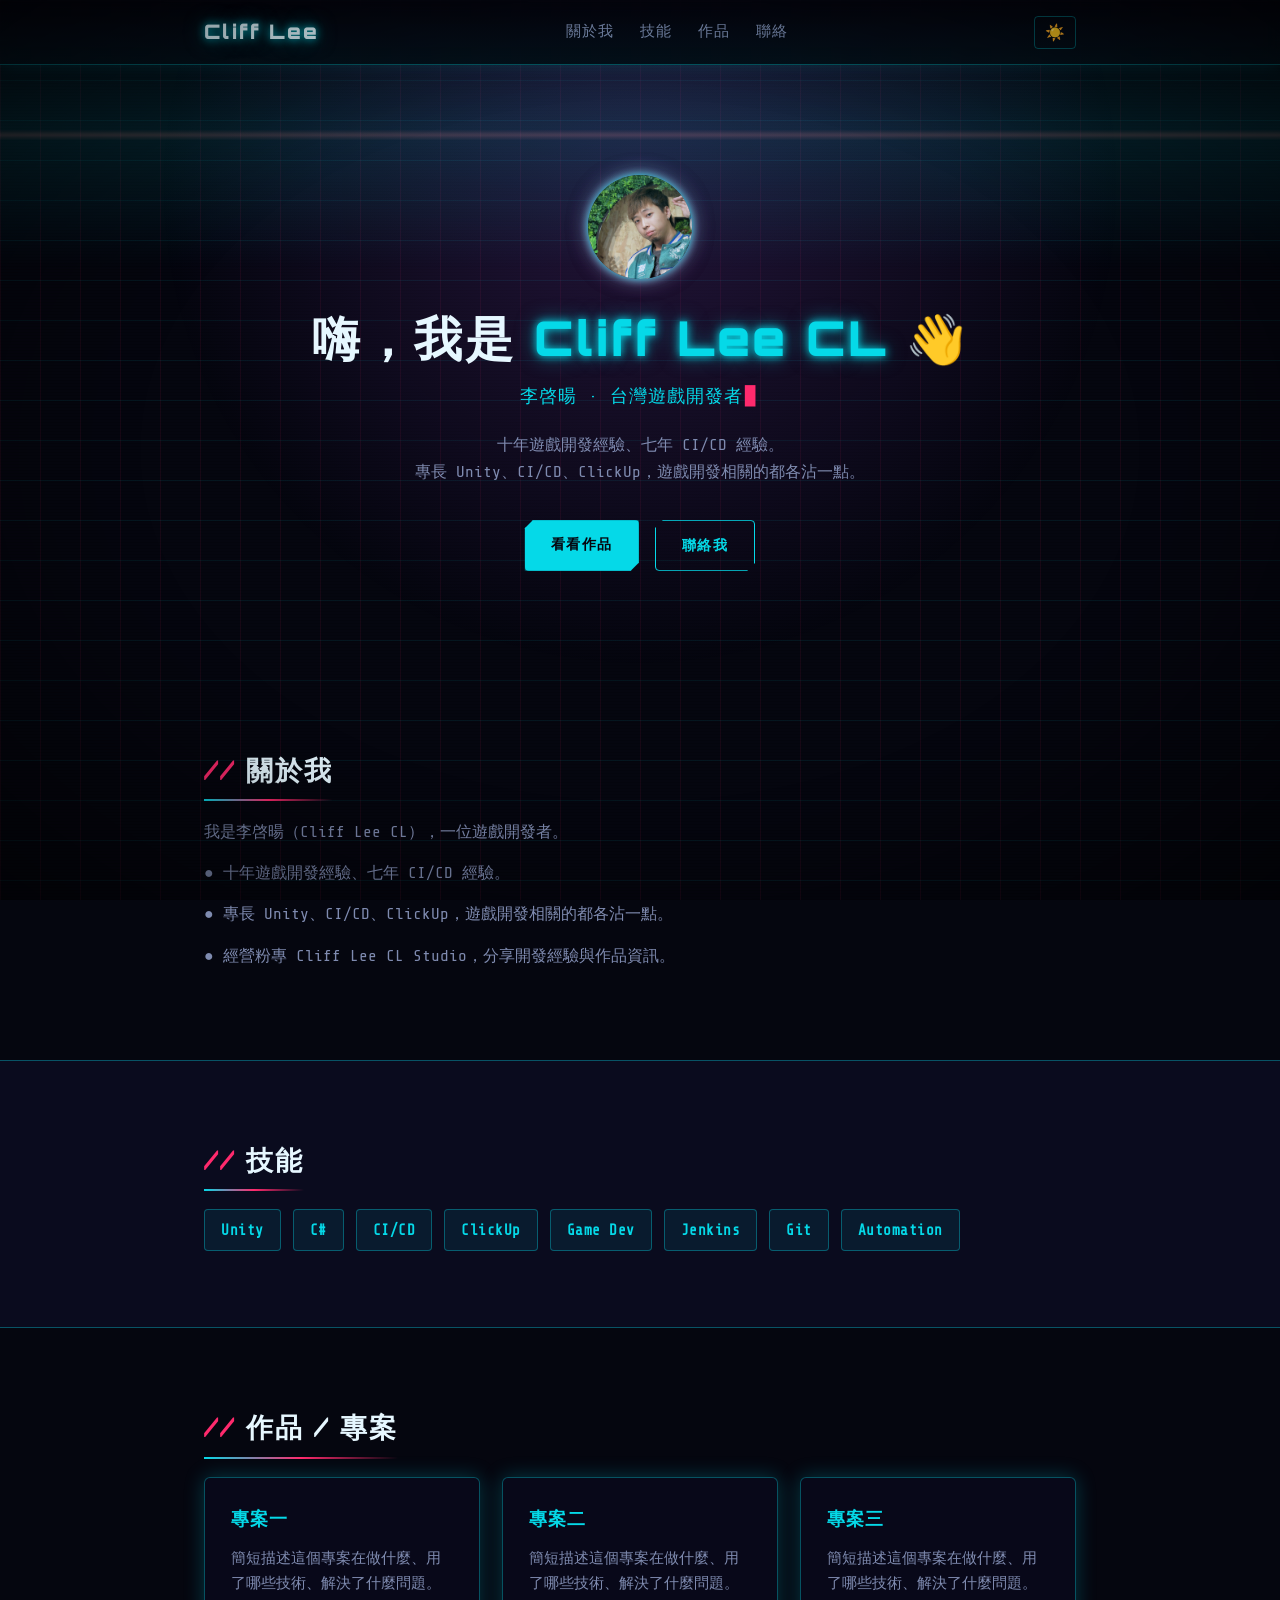
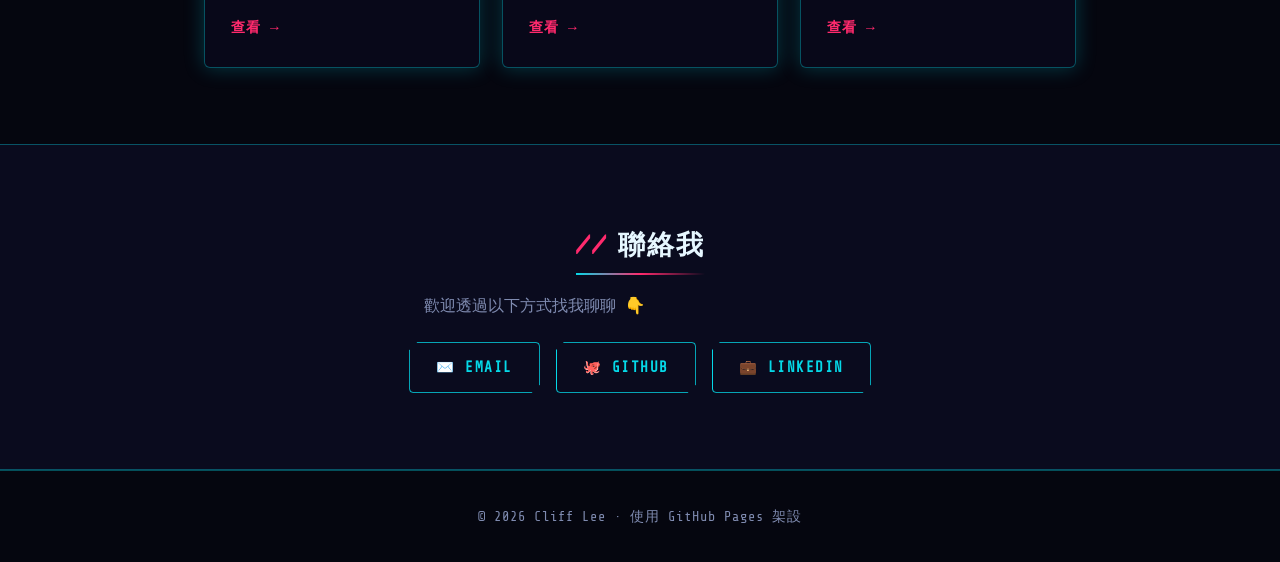
==== commit 8f1faaa6: "Merge branch 'cyberpunk-style'" ====
--- a/index.html
+++ b/index.html
@@ -5,6 +5,9 @@
   <meta name="viewport" content="width=device-width, initial-scale=1.0" />
   <title>Cliff Lee · 個人首頁</title>
   <meta name="description" content="Cliff Lee 的個人網站 — 軟體開發者" />
+  <link rel="preconnect" href="https://fonts.googleapis.com" />
+  <link rel="preconnect" href="https://fonts.gstatic.com" crossorigin />
+  <link href="https://fonts.googleapis.com/css2?family=Orbitron:wght@500;700;900&family=Share+Tech+Mono&display=swap" rel="stylesheet" />
   <link rel="stylesheet" href="style.css" />
 </head>
 <body>
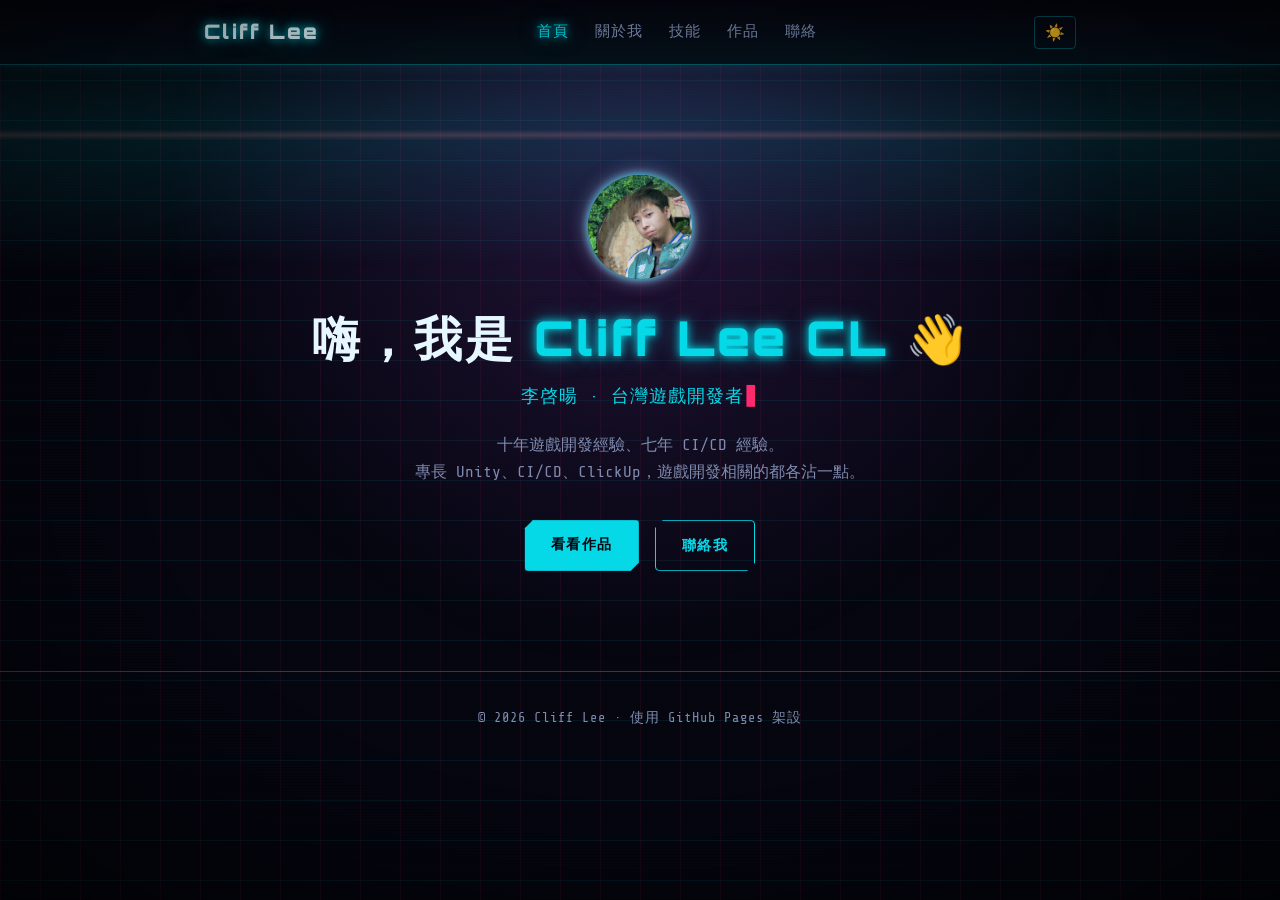
==== commit 4727b52a: "[Modify] index.html 改為首頁專屬內容並改用 base/home 樣式" ====
--- a/index.html
+++ b/index.html
@@ -8,23 +8,10 @@
   <link rel="preconnect" href="https://fonts.googleapis.com" />
   <link rel="preconnect" href="https://fonts.gstatic.com" crossorigin />
   <link href="https://fonts.googleapis.com/css2?family=Orbitron:wght@500;700;900&family=Share+Tech+Mono&display=swap" rel="stylesheet" />
-  <link rel="stylesheet" href="style.css" />
+  <link rel="stylesheet" href="assets/css/base.css" />
+  <link rel="stylesheet" href="assets/css/home.css" />
 </head>
 <body>
-  <!-- 導覽列 -->
-  <header class="nav">
-    <div class="container nav__inner">
-      <a href="#top" class="nav__logo">Cliff&nbsp;Lee</a>
-      <nav class="nav__links">
-        <a href="#about">關於我</a>
-        <a href="#skills">技能</a>
-        <a href="#projects">作品</a>
-        <a href="#contact">聯絡</a>
-      </nav>
-      <button class="theme-toggle" id="themeToggle" aria-label="切換深淺色">🌙</button>
-    </div>
-  </header>
-
   <!-- 首屏 -->
   <section class="hero" id="top">
     <div class="container hero__inner">
@@ -36,83 +23,12 @@
         專長 Unity、CI&#47;CD、ClickUp，遊戲開發相關的都各沾一點。
       </p>
       <div class="hero__actions">
-        <a href="#projects" class="btn btn--primary">看看作品</a>
-        <a href="#contact" class="btn btn--ghost">聯絡我</a>
+        <a href="projects.html" class="btn btn--primary">看看作品</a>
+        <a href="contact.html" class="btn btn--ghost">聯絡我</a>
       </div>
     </div>
   </section>
 
-  <!-- 關於我 -->
-  <section class="section" id="about">
-    <div class="container">
-      <h2 class="section__title">關於我</h2>
-      <p class="section__text">我是李啓暘（Cliff Lee CL），一位遊戲開發者。</p>
-      <p class="section__text">● 十年遊戲開發經驗、七年 CI&#47;CD 經驗。</p>
-      <p class="section__text">● 專長 Unity、CI&#47;CD、ClickUp，遊戲開發相關的都各沾一點。</p>
-      <p class="section__text">● 經營粉專 Cliff Lee CL Studio，分享開發經驗與作品資訊。</p>
-    </div>
-  </section>
-
-  <!-- 技能 -->
-  <section class="section section--alt" id="skills">
-    <div class="container">
-      <h2 class="section__title">技能</h2>
-      <div class="tags">
-        <span class="tag">Unity</span>
-        <span class="tag">C#</span>
-        <span class="tag">CI/CD</span>
-        <span class="tag">ClickUp</span>
-        <span class="tag">Game Dev</span>
-        <span class="tag">Jenkins</span>
-        <span class="tag">Git</span>
-        <span class="tag">Automation</span>
-      </div>
-    </div>
-  </section>
-
-  <!-- 作品 -->
-  <section class="section" id="projects">
-    <div class="container">
-      <h2 class="section__title">作品 / 專案</h2>
-      <div class="cards">
-        <article class="card">
-          <h3 class="card__title">專案一</h3>
-          <p class="card__text">簡短描述這個專案在做什麼、用了哪些技術、解決了什麼問題。</p>
-          <a href="#" class="card__link">查看 →</a>
-        </article>
-        <article class="card">
-          <h3 class="card__title">專案二</h3>
-          <p class="card__text">簡短描述這個專案在做什麼、用了哪些技術、解決了什麼問題。</p>
-          <a href="#" class="card__link">查看 →</a>
-        </article>
-        <article class="card">
-          <h3 class="card__title">專案三</h3>
-          <p class="card__text">簡短描述這個專案在做什麼、用了哪些技術、解決了什麼問題。</p>
-          <a href="#" class="card__link">查看 →</a>
-        </article>
-      </div>
-    </div>
-  </section>
-
-  <!-- 聯絡 -->
-  <section class="section section--alt" id="contact">
-    <div class="container contact">
-      <h2 class="section__title">聯絡我</h2>
-      <p class="section__text">歡迎透過以下方式找我聊聊 👇</p>
-      <div class="contact__links">
-        <a href="mailto:clifflee@igs.com.tw" class="btn btn--ghost">✉️ Email</a>
-        <a href="https://github.com/cliffleecl" class="btn btn--ghost" target="_blank" rel="noopener">🐙 GitHub</a>
-        <a href="#" class="btn btn--ghost">💼 LinkedIn</a>
-      </div>
-    </div>
-  </section>
-
-  <footer class="footer">
-    <div class="container">
-      <p>© <span id="year"></span> Cliff Lee · 使用 GitHub Pages 架設</p>
-    </div>
-  </footer>
-
-  <script src="script.js"></script>
+  <script src="assets/js/common.js"></script>
 </body>
 </html>
--- a/assets/css/base.css
+++ b/assets/css/base.css
@@ -0,0 +1,261 @@
+/* ============================================================
+   BASE · 共用樣式（變數 / reset / 導覽列 / 按鈕 / 區塊 / 頁尾 / 背景特效）
+   ⚠️ 全站共用：修改前請留意會影響所有頁面
+   ============================================================ */
+:root {
+  --bg: #05060f;
+  --bg-alt: #0a0b1e;
+  --text: #e6f7ff;
+  --text-soft: #7f8bb0;
+  --cyan: #05d9e8;
+  --magenta: #ff2a6d;
+  --purple: #a855f7;
+  --yellow: #f9f871;
+  --accent: var(--cyan);
+  --accent-soft: rgba(5, 217, 232, 0.08);
+  --border: rgba(5, 217, 232, 0.35);
+  --card: rgba(10, 11, 30, 0.7);
+  --shadow: 0 0 20px rgba(5, 217, 232, 0.25);
+  --glow-cyan: 0 0 8px var(--cyan), 0 0 20px rgba(5, 217, 232, 0.5);
+  --glow-magenta: 0 0 8px var(--magenta), 0 0 20px rgba(255, 42, 109, 0.5);
+}
+
+/* 淺色（霓虹晝）變體 */
+[data-theme="light"] {
+  --bg: #eef1ff;
+  --bg-alt: #e2e7ff;
+  --text: #14103a;
+  --text-soft: #5b5b86;
+  --accent: #d6006e;
+  --accent-soft: rgba(214, 0, 110, 0.08);
+  --border: rgba(214, 0, 110, 0.35);
+  --card: rgba(255, 255, 255, 0.75);
+  --shadow: 0 0 20px rgba(214, 0, 110, 0.2);
+}
+
+* { margin: 0; padding: 0; box-sizing: border-box; }
+
+html { scroll-behavior: smooth; }
+
+body {
+  font-family: "Share Tech Mono", "Consolas", ui-monospace, monospace;
+  background: var(--bg);
+  color: var(--text);
+  line-height: 1.7;
+  position: relative;
+  overflow-x: hidden;
+  transition: background 0.3s, color 0.3s;
+}
+
+/* 背景：霓虹網格 + 掃描線 */
+body::before {
+  content: "";
+  position: fixed;
+  inset: 0;
+  z-index: -2;
+  background-image:
+    linear-gradient(rgba(5, 217, 232, 0.08) 1px, transparent 1px),
+    linear-gradient(90deg, rgba(255, 42, 109, 0.08) 1px, transparent 1px);
+  background-size: 40px 40px;
+  pointer-events: none;
+  animation: gridPan 6s linear infinite;
+}
+@keyframes gridPan {
+  0% { background-position: 0 0, 0 0; }
+  100% { background-position: 0 40px, 40px 0; }
+}
+body::after {
+  content: "";
+  position: fixed;
+  inset: 0;
+  z-index: -1;
+  background: repeating-linear-gradient(
+    to bottom,
+    transparent 0,
+    transparent 2px,
+    rgba(0, 0, 0, 0.15) 3px
+  );
+  pointer-events: none;
+}
+
+.container {
+  max-width: 920px;
+  margin: 0 auto;
+  padding: 0 24px;
+}
+
+/* ===== 導覽列 ===== */
+.nav {
+  position: sticky;
+  top: 0;
+  z-index: 10;
+  background: color-mix(in srgb, var(--bg) 80%, transparent);
+  backdrop-filter: blur(10px);
+  border-bottom: 1px solid var(--border);
+  box-shadow: 0 0 15px rgba(5, 217, 232, 0.15);
+}
+.nav__inner {
+  display: flex;
+  align-items: center;
+  justify-content: space-between;
+  height: 64px;
+}
+.nav__logo {
+  font-family: "Orbitron", sans-serif;
+  font-weight: 900;
+  font-size: 1.25rem;
+  letter-spacing: 2px;
+  color: var(--text);
+  text-decoration: none;
+  text-shadow: var(--glow-cyan);
+  animation: neonFlicker 4s infinite;
+}
+@keyframes neonFlicker {
+  0%, 19%, 21%, 55%, 57%, 100% { opacity: 1; text-shadow: var(--glow-cyan); }
+  20%, 56% { opacity: 0.4; text-shadow: none; }
+  22% { opacity: 0.9; }
+}
+.nav__links { display: flex; gap: 26px; }
+.nav__links a {
+  color: var(--text-soft);
+  text-decoration: none;
+  font-size: 0.95rem;
+  text-transform: uppercase;
+  letter-spacing: 1px;
+  transition: color 0.2s, text-shadow 0.2s;
+}
+.nav__links a:hover { color: var(--cyan); text-shadow: var(--glow-cyan); }
+.nav__links a.is-active { color: var(--cyan); text-shadow: var(--glow-cyan); }
+.theme-toggle {
+  background: transparent;
+  border: 1px solid var(--border);
+  border-radius: 4px;
+  padding: 6px 10px;
+  cursor: pointer;
+  font-size: 1rem;
+  color: var(--text);
+  transition: box-shadow 0.2s;
+}
+.theme-toggle:hover { box-shadow: var(--glow-cyan); }
+
+/* ===== 按鈕 ===== */
+.btn {
+  display: inline-block;
+  padding: 12px 26px;
+  border-radius: 4px;
+  text-decoration: none;
+  font-weight: 700;
+  font-size: 0.9rem;
+  text-transform: uppercase;
+  letter-spacing: 1.5px;
+  clip-path: polygon(8px 0, 100% 0, 100% calc(100% - 8px), calc(100% - 8px) 100%, 0 100%, 0 8px);
+  transition: transform 0.15s, box-shadow 0.2s, background 0.2s, color 0.2s;
+}
+.btn:hover { transform: translateY(-2px); }
+.btn--primary {
+  background: var(--cyan);
+  color: #05060f;
+  box-shadow: var(--glow-cyan);
+}
+.btn--primary:hover { box-shadow: 0 0 16px var(--cyan), 0 0 32px var(--cyan); }
+.btn--ghost {
+  background: transparent;
+  color: var(--cyan);
+  border: 1px solid var(--cyan);
+}
+.btn--ghost:hover { background: var(--accent-soft); box-shadow: var(--glow-cyan); }
+
+/* ===== 區塊 ===== */
+.section { padding: 76px 0; }
+.section--alt {
+  background: var(--bg-alt);
+  border-top: 1px solid var(--border);
+  border-bottom: 1px solid var(--border);
+}
+.section__title {
+  font-family: "Orbitron", sans-serif;
+  font-size: 1.7rem;
+  font-weight: 700;
+  letter-spacing: 2px;
+  text-transform: uppercase;
+  margin-bottom: 26px;
+  position: relative;
+  display: inline-block;
+  color: var(--text);
+}
+.section__title::before {
+  content: "// ";
+  color: var(--magenta);
+}
+.section__title::after {
+  content: "";
+  position: absolute;
+  left: 0;
+  bottom: -8px;
+  width: 100%;
+  height: 2px;
+  background: linear-gradient(90deg, var(--cyan), var(--magenta), transparent);
+}
+.section__text { color: var(--text-soft); margin-bottom: 14px; max-width: 660px; }
+
+/* ===== 頁尾 ===== */
+.footer {
+  padding: 34px 0;
+  text-align: center;
+  color: var(--text-soft);
+  font-size: 0.85rem;
+  letter-spacing: 1px;
+  border-top: 1px solid var(--border);
+}
+
+/* ===== 全站背景特效（CRT） ===== */
+/* CRT 掃描光束：一道亮條由上往下反覆掃過整個畫面 */
+html::before {
+  content: "";
+  position: fixed;
+  inset: 0;
+  z-index: 9998;
+  pointer-events: none;
+  background: linear-gradient(
+    to bottom,
+    transparent 0%,
+    rgba(5, 217, 232, 0.12) 48%,
+    rgba(255, 255, 255, 0.18) 50%,
+    rgba(5, 217, 232, 0.12) 52%,
+    transparent 100%
+  );
+  height: 30%;
+  animation: scanSweep 4.5s linear infinite;
+}
+@keyframes scanSweep {
+  0% { transform: translateY(-120%); }
+  100% { transform: translateY(430%); }
+}
+
+/* 螢幕暗角 + 整體亮度抖動（CRT 味） */
+html::after {
+  content: "";
+  position: fixed;
+  inset: 0;
+  z-index: 9999;
+  pointer-events: none;
+  background: radial-gradient(ellipse at center, transparent 55%, rgba(0, 0, 0, 0.55) 100%);
+  animation: crtFlicker 0.15s steps(2) infinite;
+}
+@keyframes crtFlicker {
+  0% { opacity: 0.9; }
+  100% { opacity: 1; }
+}
+
+/* ===== RWD（共用） ===== */
+@media (max-width: 600px) {
+  .nav__links { gap: 14px; font-size: 0.8rem; }
+}
+
+/* ===== 減少動態偏好：全部關掉 ===== */
+@media (prefers-reduced-motion: reduce) {
+  .glitch::before, .glitch::after, .hero__avatar, .hero__title.glitch,
+  html::before, html::after, .nav__logo, .hero__subtitle::after,
+  .hero__avatar::before, .tag { animation: none; }
+  html::before { display: none; }
+}
--- a/assets/css/home.css
+++ b/assets/css/home.css
@@ -0,0 +1,136 @@
+/* ============================================================
+   HOME · 首頁（首屏 hero）專屬樣式
+   ============================================================ */
+
+/* ===== 首屏 ===== */
+.hero {
+  padding: 110px 0 100px;
+  text-align: center;
+  background: radial-gradient(circle at 50% 20%, rgba(168, 85, 247, 0.18), transparent 60%);
+}
+.hero__avatar {
+  width: 104px;
+  height: 104px;
+  margin: 0 auto 30px;
+  border-radius: 50%;
+  background: linear-gradient(135deg, var(--cyan), var(--magenta));
+  color: #05060f;
+  display: flex;
+  align-items: center;
+  justify-content: center;
+  font-family: "Orbitron", sans-serif;
+  font-size: 2rem;
+  font-weight: 900;
+  box-shadow: var(--glow-cyan), var(--glow-magenta);
+  animation: pulse 3s ease-in-out infinite;
+  position: relative;
+  z-index: 0;
+}
+@keyframes pulse {
+  0%, 100% { box-shadow: 0 0 12px var(--cyan), 0 0 30px rgba(255, 42, 109, 0.4); }
+  50% { box-shadow: 0 0 24px var(--magenta), 0 0 45px rgba(5, 217, 232, 0.5); }
+}
+/* 頭像：外圈旋轉霓虹光環 */
+.hero__avatar::before {
+  content: "";
+  position: absolute;
+  inset: -8px;
+  border-radius: 50%;
+  z-index: -1;
+  background: conic-gradient(var(--cyan), var(--magenta), var(--purple), var(--cyan));
+  filter: blur(6px);
+  animation: ringSpin 3s linear infinite;
+}
+@keyframes ringSpin {
+  to { transform: rotate(360deg); }
+}
+
+.hero__title {
+  font-family: "Orbitron", sans-serif;
+  font-size: 3rem;
+  font-weight: 900;
+  line-height: 1.2;
+  margin-bottom: 14px;
+  letter-spacing: 3px;
+}
+.accent { color: var(--cyan); text-shadow: var(--glow-cyan); }
+
+/* glitch 效果 */
+.glitch { position: relative; }
+.glitch::before,
+.glitch::after {
+  content: attr(data-text);
+  position: absolute;
+  left: 0;
+  top: 0;
+  width: 100%;
+  color: var(--cyan);
+  overflow: hidden;
+}
+.glitch::before {
+  color: var(--magenta);
+  animation: glitch-1 1.4s infinite linear alternate-reverse;
+  clip-path: inset(0 0 55% 0);
+}
+.glitch::after {
+  color: var(--cyan);
+  animation: glitch-2 1.7s infinite linear alternate-reverse;
+  clip-path: inset(55% 0 0 0);
+}
+@keyframes glitch-1 {
+  0% { transform: translate(0); }
+  20% { transform: translate(-3px, 1px); }
+  40% { transform: translate(-2px, -1px); }
+  60% { transform: translate(2px, 1px); }
+  80% { transform: translate(1px, -1px); }
+  100% { transform: translate(0); }
+}
+@keyframes glitch-2 {
+  0% { transform: translate(0); }
+  25% { transform: translate(2px, -1px); }
+  50% { transform: translate(-2px, 1px); }
+  75% { transform: translate(1px, 1px); }
+  100% { transform: translate(0); }
+}
+
+/* 標題：週期性爆發故障（位移 + 傾斜 + 色偏） */
+.hero__title.glitch {
+  animation: titleBurst 3.2s infinite;
+}
+@keyframes titleBurst {
+  0%, 92%, 100% { transform: translate(0) skewX(0); filter: none; }
+  93% { transform: translate(-4px, 2px) skewX(8deg); filter: drop-shadow(3px 0 var(--magenta)) drop-shadow(-3px 0 var(--cyan)); }
+  95% { transform: translate(5px, -2px) skewX(-10deg); filter: drop-shadow(-4px 0 var(--cyan)) drop-shadow(4px 0 var(--magenta)); }
+  97% { transform: translate(-3px, 1px) skewX(4deg); filter: none; }
+}
+
+.hero__subtitle {
+  font-size: 1.15rem;
+  color: var(--cyan);
+  margin-bottom: 20px;
+  letter-spacing: 1px;
+}
+/* 副標：閃爍的方塊游標 */
+.hero__subtitle::after {
+  content: "▊";
+  margin-left: 2px;
+  color: var(--magenta);
+  animation: caretBlink 1s steps(1) infinite;
+}
+@keyframes caretBlink {
+  0%, 50% { opacity: 1; }
+  50.01%, 100% { opacity: 0; }
+}
+
+.hero__desc {
+  max-width: 580px;
+  margin: 0 auto 34px;
+  color: var(--text-soft);
+}
+.hero__actions { display: flex; gap: 16px; justify-content: center; flex-wrap: wrap; }
+
+/* ===== RWD ===== */
+@media (max-width: 600px) {
+  .hero__title { font-size: 2rem; letter-spacing: 2px; }
+  .hero { padding: 76px 0 64px; }
+}
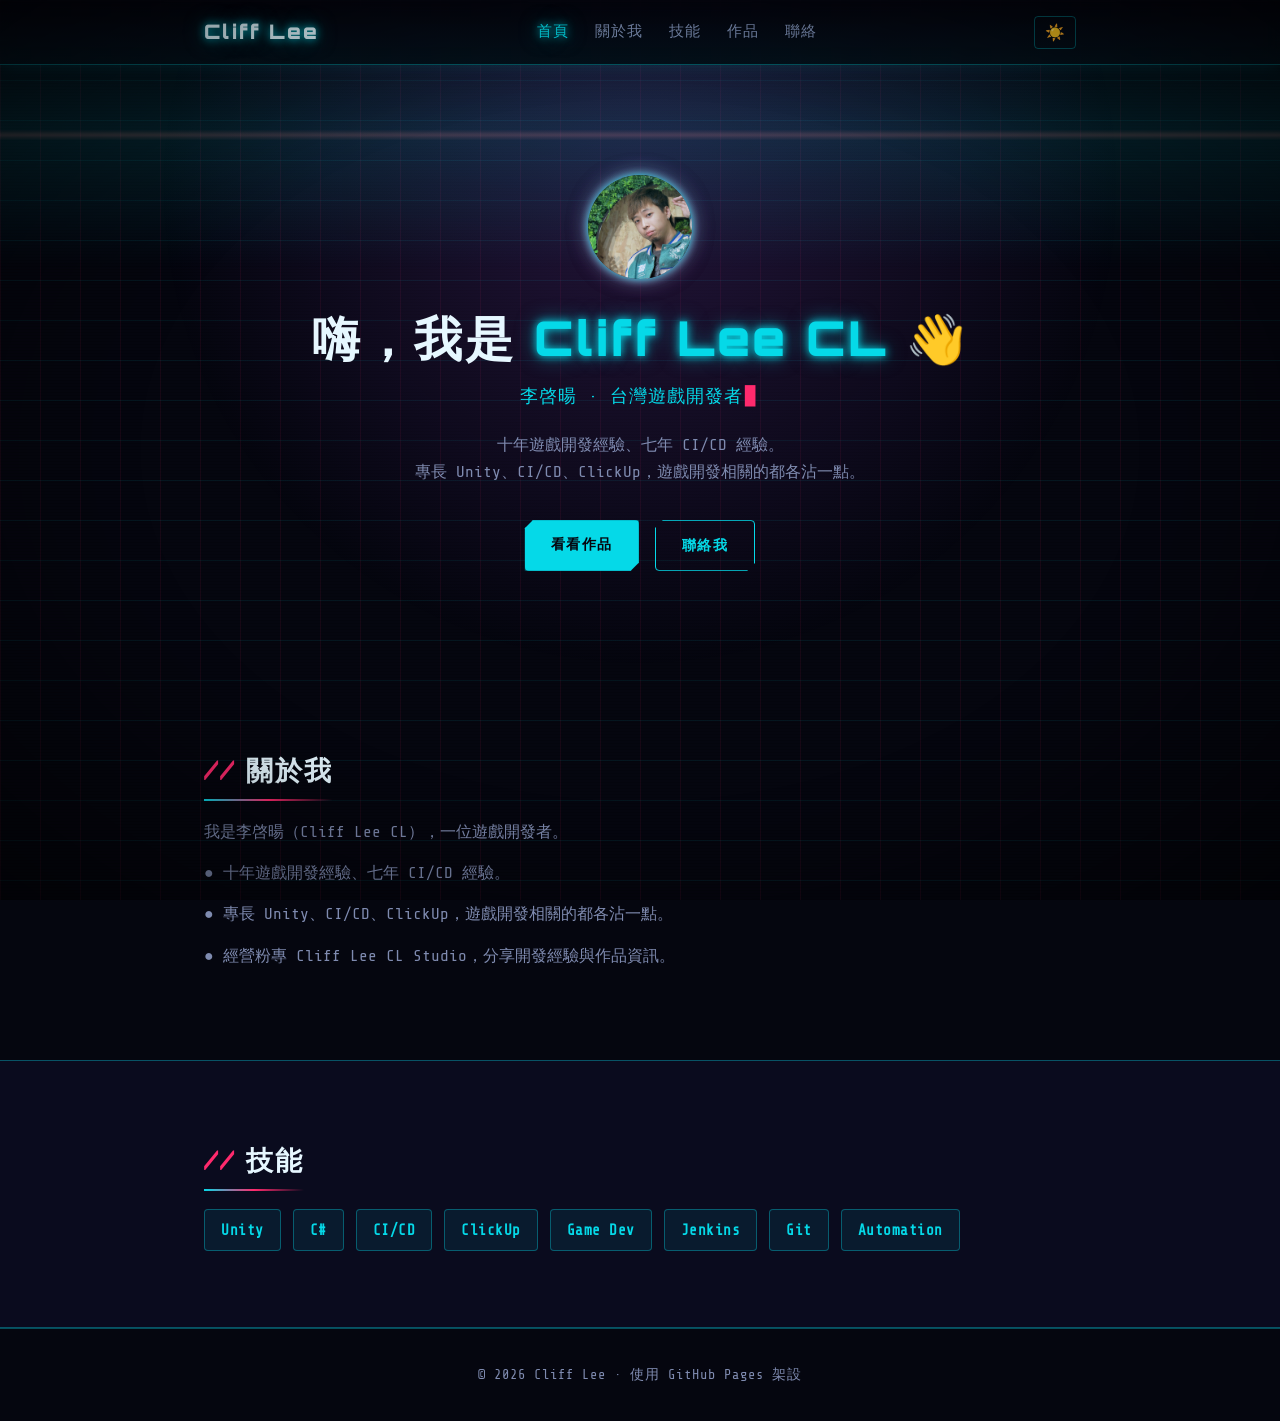
==== commit db08ceab: "[Modify] index.html 併入關於我與技能區塊" ====
--- a/index.html
+++ b/index.html
@@ -29,6 +29,34 @@
     </div>
   </section>
 
+  <!-- 關於我 -->
+  <section class="section" id="about">
+    <div class="container">
+      <h2 class="section__title">關於我</h2>
+      <p class="section__text">我是李啓暘（Cliff Lee CL），一位遊戲開發者。</p>
+      <p class="section__text">● 十年遊戲開發經驗、七年 CI&#47;CD 經驗。</p>
+      <p class="section__text">● 專長 Unity、CI&#47;CD、ClickUp，遊戲開發相關的都各沾一點。</p>
+      <p class="section__text">● 經營粉專 Cliff Lee CL Studio，分享開發經驗與作品資訊。</p>
+    </div>
+  </section>
+
+  <!-- 技能 -->
+  <section class="section section--alt" id="skills">
+    <div class="container">
+      <h2 class="section__title">技能</h2>
+      <div class="tags">
+        <span class="tag">Unity</span>
+        <span class="tag">C#</span>
+        <span class="tag">CI/CD</span>
+        <span class="tag">ClickUp</span>
+        <span class="tag">Game Dev</span>
+        <span class="tag">Jenkins</span>
+        <span class="tag">Git</span>
+        <span class="tag">Automation</span>
+      </div>
+    </div>
+  </section>
+
   <script src="assets/js/common.js"></script>
 </body>
 </html>
--- a/assets/css/home.css
+++ b/assets/css/home.css
@@ -129,6 +129,30 @@
 }
 .hero__actions { display: flex; gap: 16px; justify-content: center; flex-wrap: wrap; }
 
+/* ===== 技能標籤（首頁技能區塊） ===== */
+.tags { display: flex; flex-wrap: wrap; gap: 12px; }
+.tag {
+  background: var(--accent-soft);
+  color: var(--cyan);
+  border: 1px solid var(--border);
+  padding: 8px 16px;
+  border-radius: 4px;
+  font-size: 0.9rem;
+  font-weight: 700;
+  letter-spacing: 0.5px;
+  transition: box-shadow 0.2s, color 0.2s;
+  animation: tagPulse 2.5s ease-in-out infinite;
+}
+.tag:hover { color: var(--magenta); box-shadow: var(--glow-magenta); }
+
+/* 技能標籤：隨機霓虹呼吸 */
+.tag:nth-child(2n) { animation-delay: 0.4s; }
+.tag:nth-child(3n) { animation-delay: 0.8s; }
+@keyframes tagPulse {
+  0%, 100% { box-shadow: none; }
+  50% { box-shadow: 0 0 10px rgba(5, 217, 232, 0.5); }
+}
+
 /* ===== RWD ===== */
 @media (max-width: 600px) {
   .hero__title { font-size: 2rem; letter-spacing: 2px; }
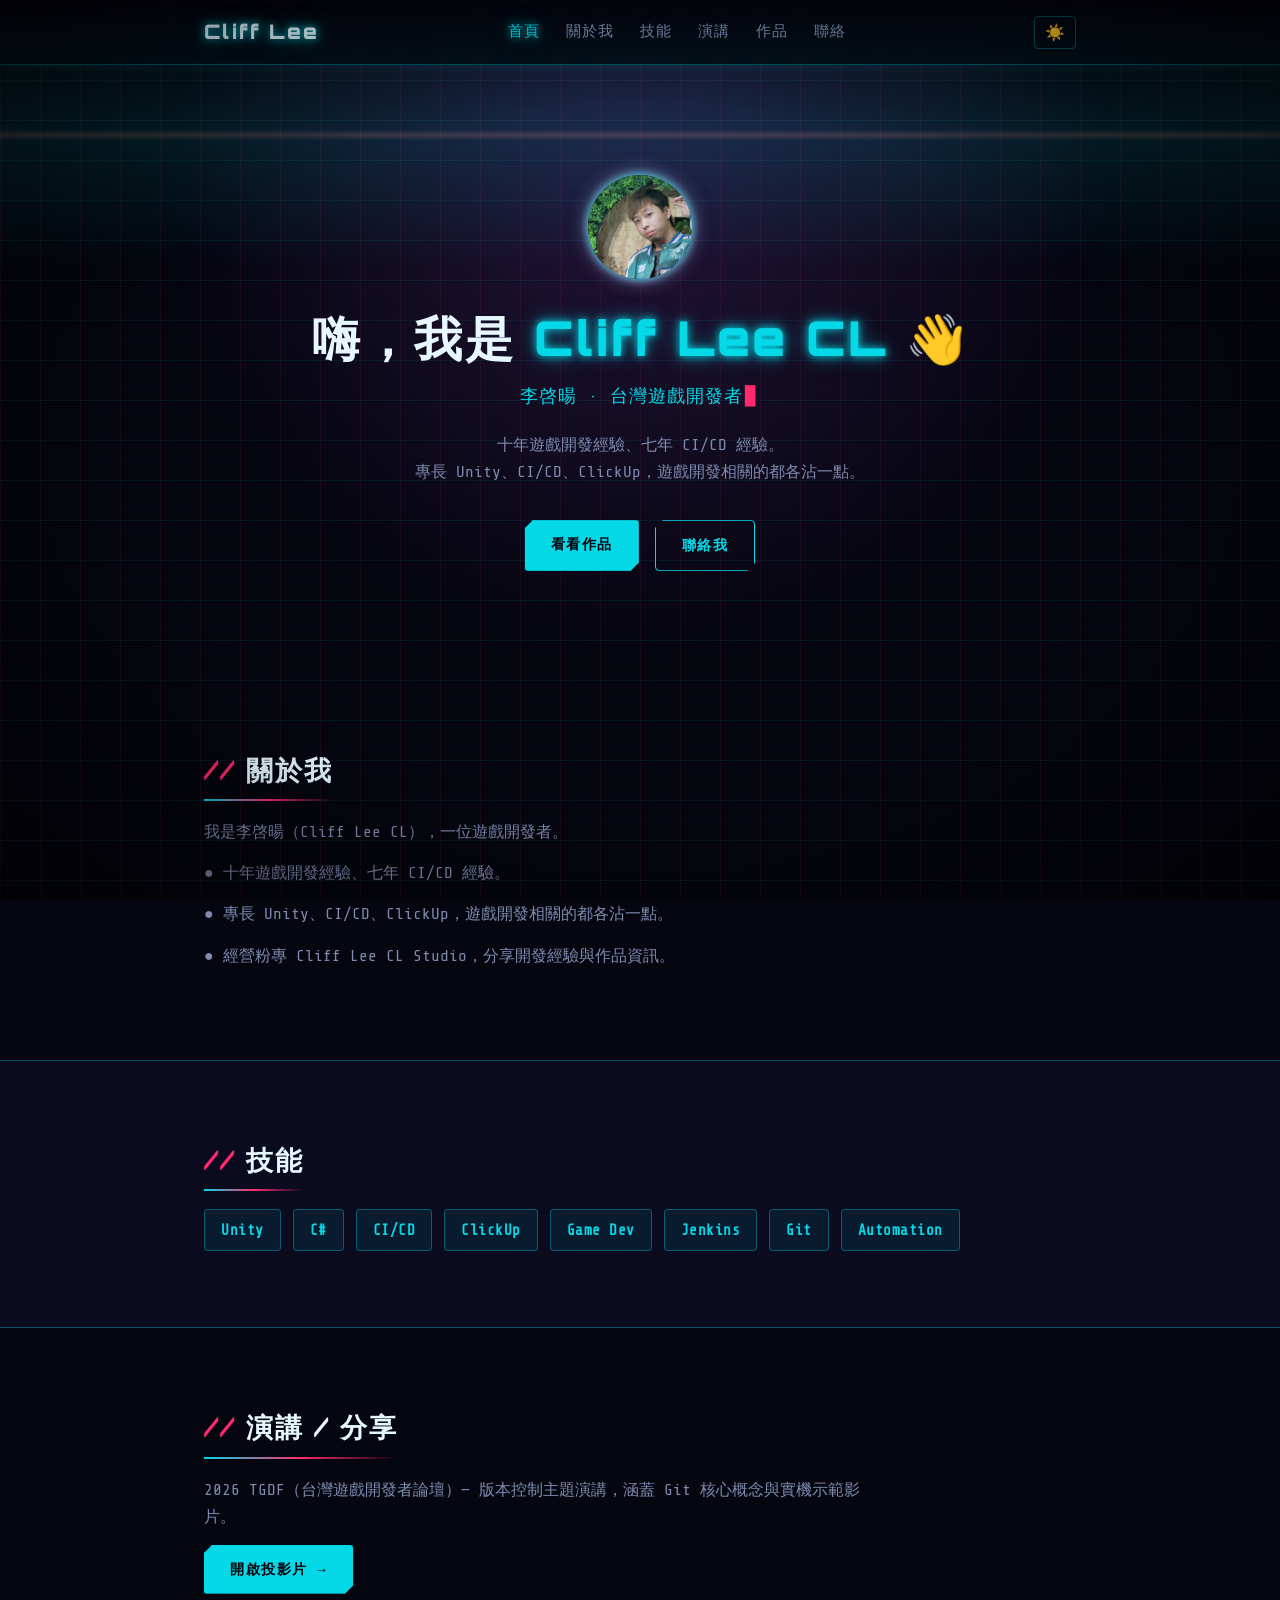
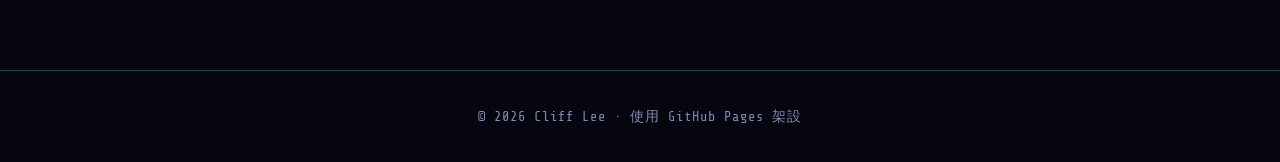
==== commit 133c813f: "[Add] index.html 新增演講/分享區塊與 TGDF 投影片入口 Co-Authored-By: Claude Opus 4.8 (1M context) <noreply@anthrop" ====
--- a/index.html
+++ b/index.html
@@ -57,6 +57,17 @@
     </div>
   </section>
 
+  <!-- 演講 / 分享 -->
+  <section class="section" id="talks">
+    <div class="container">
+      <h2 class="section__title">演講 / 分享</h2>
+      <p class="section__text">
+        2026 TGDF（台灣遊戲開發者論壇）— 版本控制主題演講，涵蓋 Git 核心概念與實機示範影片。
+      </p>
+      <a href="2026-TGDF-Slides/2026TGDFVersionControl.html" class="btn btn--primary" target="_blank" rel="noopener">開啟投影片 →</a>
+    </div>
+  </section>
+
   <script src="assets/js/common.js"></script>
 </body>
 </html>
